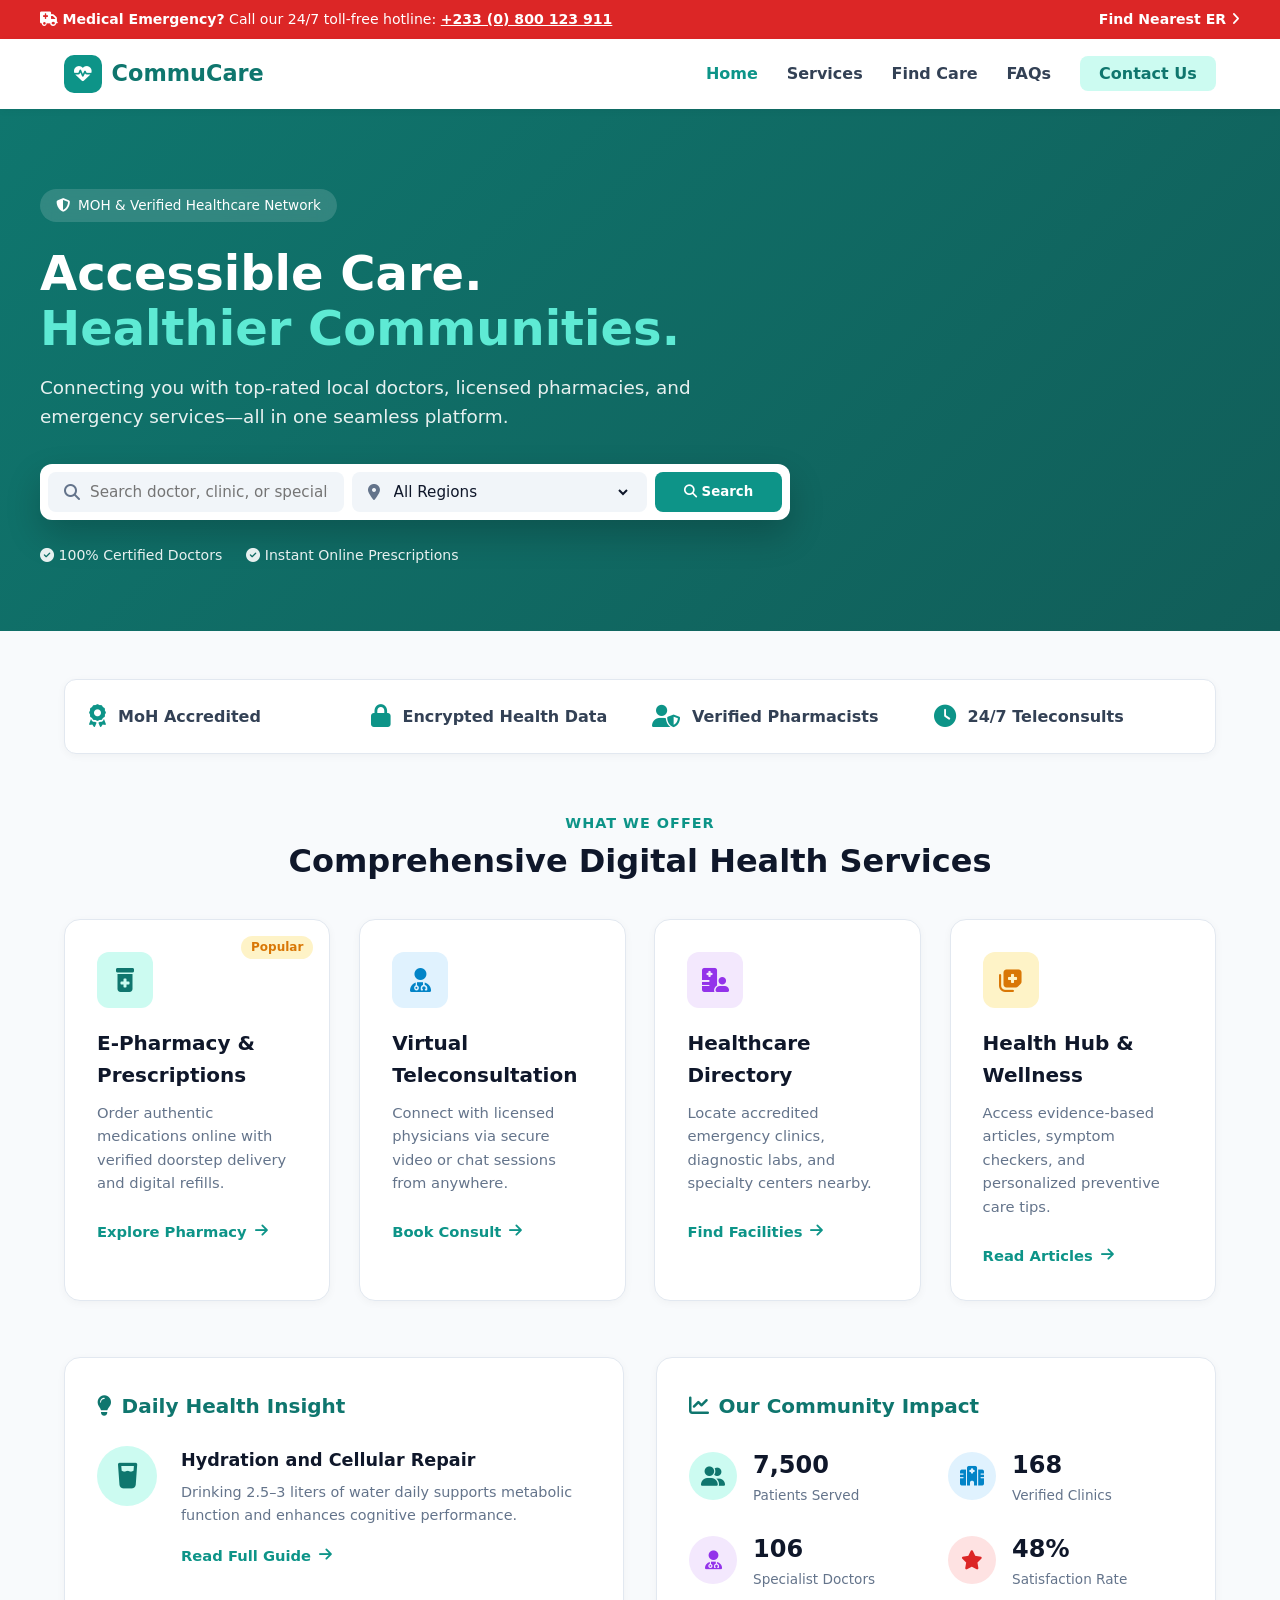
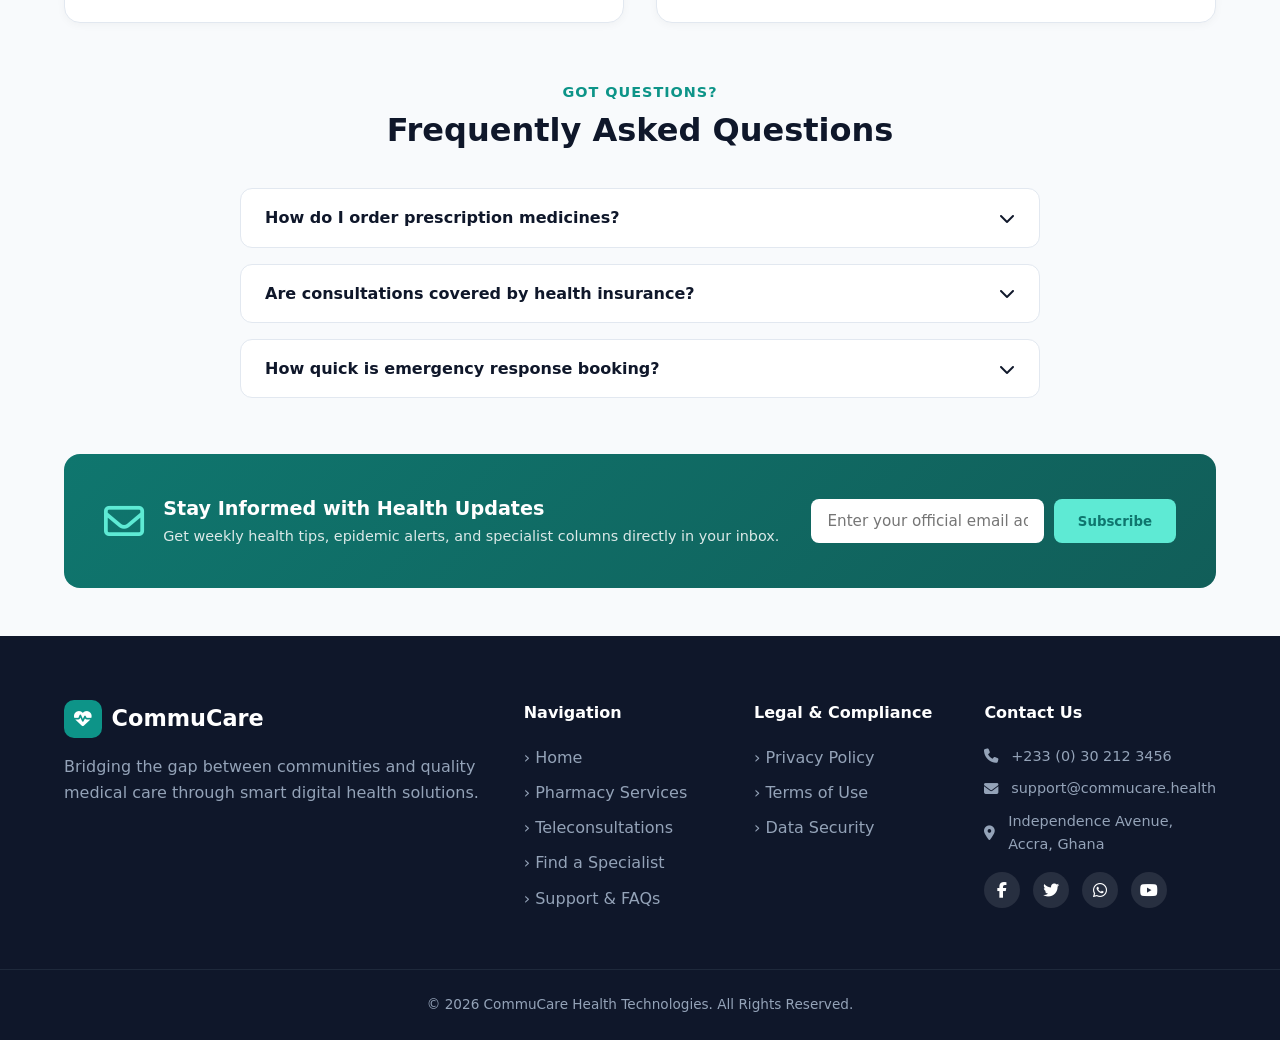
==== index.html @ 044aca64 "Initial commit" ====
<!DOCTYPE html>
<html lang="en">

<head>
  <meta charset="UTF-8">
  <meta name="viewport" content="width=device-width, initial-scale=1.0">
  <title>CommuCare | Modern Digital Health & Pharmacy Partner</title>
  <link rel="stylesheet" href="style.css">
  <link rel="stylesheet" href="https://cdnjs.cloudflare.com/ajax/libs/font-awesome/6.4.0/css/all.min.css">
</head>

<body>

  <!-- Emergency Top Bar -->
  <div class="emergency-bar">
    <div class="emergency-container">
      <span><i class="fa-solid fa-truck-medical"></i> <strong>Medical Emergency?</strong> Call our 24/7 toll-free hotline: <a href="tel:999"><strong>+233 (0) 800 123 911</strong></a></span>
      <a href="#directory" class="emergency-link">Find Nearest ER <i class="fa-solid fa-angle-right"></i></a>
    </div>
  </div>

  <!-- Navigation -->
  <header>
    <nav class="navbar">
      <a href="index.html" class="logo">
        <div class="logo-icon"><i class="fa-solid fa-heart-pulse"></i></div>
        <span>CommuCare</span>
      </a>
      <button class="menu-toggle" id="menuToggle" aria-label="Toggle menu">
        <i class="fa-solid fa-bars"></i>
      </button>
      <ul class="nav-menu" id="navMenu">
        <li><a href="index.html" class="nav-link active">Home</a></li>
        <li><a href="#services" class="nav-link">Services</a></li>
        <li><a href="#search" class="nav-link">Find Care</a></li>
        <li><a href="#faq" class="nav-link">FAQs</a></li>
        <li><a href="#contact" class="nav-link btn-nav">Contact Us</a></li>
      </ul>
    </nav>
  </header>

  <!-- Hero Section -->
  <section class="hero">
    <div class="hero-overlay"></div>
    <div class="hero-container">
      <div class="hero-content">
        <span class="tag"><i class="fa-solid fa-shield-halved"></i> MOH & Verified Healthcare Network</span>
        <h1>Accessible Care.<br><span>Healthier Communities.</span></h1>
        <p>Connecting you with top-rated local doctors, licensed pharmacies, and emergency services—all in one seamless platform.</p>
        
        <!-- Quick Search Bar Widget -->
        <div class="search-box" id="search">
          <div class="search-field">
            <i class="fa-solid fa-magnifying-glass"></i>
            <input type="text" id="searchInput" placeholder="Search doctor, clinic, or specialty...">
          </div>
          <div class="search-field select-field">
            <i class="fa-solid fa-location-dot"></i>
            <select id="locationSelect">
              <option value="">All Regions</option>
              <option value="accra">Accra Central</option>
              <option value="kumasi">Kumasi</option>
              <option value="takoradi">Takoradi</option>
              <option value="tamale">Tamale</option>
            </select>
          </div>
          <button class="btn btn-primary search-btn" onclick="handleSearch()"><i class="fa-solid fa-search"></i> Search</button>
        </div>

        <div class="hero-badges">
          <span><i class="fa-solid fa-circle-check"></i> 100% Certified Doctors</span>
          <span><i class="fa-solid fa-circle-check"></i> Instant Online Prescriptions</span>
        </div>
      </div>
    </div>
  </section>

  <!-- Main Content Container -->
  <main class="main-container">

    <!-- Trust Accreditation Badges -->
    <section class="trust-bar">
      <div class="trust-item"><i class="fa-solid fa-award"></i> <span>MoH Accredited</span></div>
      <div class="trust-item"><i class="fa-solid fa-lock"></i> <span>Encrypted Health Data</span></div>
      <div class="trust-item"><i class="fa-solid fa-user-shield"></i> <span>Verified Pharmacists</span></div>
      <div class="trust-item"><i class="fa-solid fa-clock"></i> <span>24/7 Teleconsults</span></div>
    </section>

    <!-- Services Section -->
    <section class="services-section" id="services">
      <div class="section-header">
        <span class="sub-title">What We Offer</span>
        <h2 class="section-title">Comprehensive Digital Health Services</h2>
      </div>
      <div class="services-grid">
        
        <div class="service-card">
          <div class="card-badge">Popular</div>
          <div class="service-icon icon-green"><i class="fa-solid fa-prescription-bottle-medical"></i></div>
          <div class="service-info">
            <h3>E-Pharmacy & Prescriptions</h3>
            <p>Order authentic medications online with verified doorstep delivery and digital refills.</p>
            <button class="link-btn" onclick="openModal('E-Pharmacy', 'Order genuine prescription and OTC medicines online. Upload your prescription for verification by licensed pharmacists with same-day express delivery.')">Explore Pharmacy <i class="fa-solid fa-arrow-right"></i></button>
          </div>
        </div>

        <div class="service-card">
          <div class="service-icon icon-blue"><i class="fa-solid fa-user-doctor"></i></div>
          <div class="service-info">
            <h3>Virtual Teleconsultation</h3>
            <p>Connect with licensed physicians via secure video or chat sessions from anywhere.</p>
            <button class="link-btn" onclick="openModal('Virtual Teleconsultation', 'Book 1-on-1 confidential appointments with specialist doctors. Get diagnostic advice and digital prescriptions instantly.')">Book Consult <i class="fa-solid fa-arrow-right"></i></button>
          </div>
        </div>

        <div class="service-card">
          <div class="service-icon icon-purple"><i class="fa-solid fa-hospital-user"></i></div>
          <div class="service-info">
            <h3>Healthcare Directory</h3>
            <p>Locate accredited emergency clinics, diagnostic labs, and specialty centers nearby.</p>
            <button class="link-btn" onclick="openModal('Healthcare Directory', 'Search thousands of verified hospitals and emergency clinics sorted by specialty, distance, user rating, and insurance coverage.')">Find Facilities <i class="fa-solid fa-arrow-right"></i></button>
          </div>
        </div>

        <div class="service-card">
          <div class="service-icon icon-orange"><i class="fa-solid fa-notes-medical"></i></div>
          <div class="service-info">
            <h3>Health Hub & Wellness</h3>
            <p>Access evidence-based articles, symptom checkers, and personalized preventive care tips.</p>
            <button class="link-btn link-orange" onclick="openModal('Health Hub', 'Read expert medical articles reviewed by board-certified doctors covering preventative care, mental health, and chronic illness management.')">Read Articles <i class="fa-solid fa-arrow-right"></i></button>
          </div>
        </div>

      </div>
    </section>

    <!-- Split Section: Health Tip & Stats -->
    <section class="info-grid-section">
      <!-- Health Tip Card -->
      <div class="content-card tip-card">
        <h3 class="card-header-title"><i class="fa-solid fa-lightbulb"></i> Daily Health Insight</h3>
        <div class="tip-content">
          <div class="tip-icon"><i class="fa-solid fa-glass-water"></i></div>
          <div class="tip-details">
            <h4>Hydration and Cellular Repair</h4>
            <p>Drinking 2.5–3 liters of water daily supports metabolic function and enhances cognitive performance.</p>
            <button class="link-btn" onclick="openModal('Hydration Tips', 'Adequate fluid intake helps transport nutrients throughout the body, aids digestion, regulates body temperature, and keeps joint cartilage lubricated.')">Read Full Guide <i class="fa-solid fa-arrow-right"></i></button>
          </div>
        </div>
      </div>

      <!-- Animated Quick Health Stats Card -->
      <div class="content-card stats-card" id="statsSection">
        <h3 class="card-header-title"><i class="fa-solid fa-chart-line"></i> Our Community Impact</h3>
        <div class="stats-grid">
          <div class="stat-item">
            <div class="stat-icon icon-green"><i class="fa-solid fa-user-group"></i></div>
            <div>
              <h3 class="counter" data-target="15000">0</h3>
              <p>Patients Served</p>
            </div>
          </div>
          <div class="stat-item">
            <div class="stat-icon icon-blue"><i class="fa-solid fa-hospital"></i></div>
            <div>
              <h3 class="counter" data-target="350">0</h3>
              <p>Verified Clinics</p>
            </div>
          </div>
          <div class="stat-item">
            <div class="stat-icon icon-purple"><i class="fa-solid fa-user-doctor"></i></div>
            <div>
              <h3 class="counter" data-target="220">0</h3>
              <p>Specialist Doctors</p>
            </div>
          </div>
          <div class="stat-item">
            <div class="stat-icon icon-red"><i class="fa-solid fa-star"></i></div>
            <div>
              <h3><span class="counter" data-target="98">0</span>%</h3>
              <p>Satisfaction Rate</p>
            </div>
          </div>
        </div>
      </div>
    </section>

    <!-- FAQ Accordion Section -->
    <section class="faq-section" id="faq">
      <div class="section-header">
        <span class="sub-title">Got Questions?</span>
        <h2 class="section-title">Frequently Asked Questions</h2>
      </div>
      <div class="faq-accordion">
        <div class="faq-item">
          <button class="faq-question">
            <span>How do I order prescription medicines?</span>
            <i class="fa-solid fa-chevron-down"></i>
          </button>
          <div class="faq-answer">
            <p>Simply upload a clear photo or PDF of your valid doctor's prescription. Our licensed pharmacist will review it within 15 minutes, confirm availability, and send a payment link for home delivery.</p>
          </div>
        </div>
        <div class="faq-item">
          <button class="faq-question">
            <span>Are consultations covered by health insurance?</span>
            <i class="fa-solid fa-chevron-down"></i>
          </button>
          <div class="faq-answer">
            <p>Yes! CommuCare partners with major national and private health insurance providers. You can enter your policy details during checkout to claim coverage.</p>
          </div>
        </div>
        <div class="faq-item">
          <button class="faq-question">
            <span>How quick is emergency response booking?</span>
            <i class="fa-solid fa-chevron-down"></i>
          </button>
          <div class="faq-answer">
            <p>Our emergency hotline connects instantly with nearby ambulance services and triage centers without requiring advance app booking.</p>
          </div>
        </div>
      </div>
    </section>

    <!-- Newsletter Bar -->
    <section class="newsletter-bar">
      <div class="newsletter-info">
        <i class="fa-regular fa-envelope"></i>
        <div>
          <h4>Stay Informed with Health Updates</h4>
          <p>Get weekly health tips, epidemic alerts, and specialist columns directly in your inbox.</p>
        </div>
      </div>
      <form class="newsletter-form" id="newsletterForm">
        <input type="email" id="emailInput" placeholder="Enter your official email address" required>
        <button type="submit">Subscribe</button>
      </form>
    </section>

  </main>

  <!-- Interactive Modal -->
  <div class="modal-overlay" id="infoModal">
    <div class="modal-content">
      <button class="modal-close" onclick="closeModal()">&times;</button>
      <h3 id="modalTitle">Service Detail</h3>
      <p id="modalBody">Description text goes here.</p>
      <button class="btn btn-primary modal-action-btn" onclick="closeModal()">Got it</button>
    </div>
  </div>

  <!-- Footer -->
  <footer class="footer" id="contact">
    <div class="footer-container">
      <div class="footer-col brand-col">
        <div class="logo footer-logo">
          <div class="logo-icon"><i class="fa-solid fa-heart-pulse"></i></div>
          <span>CommuCare</span>
        </div>
        <p>Bridging the gap between communities and quality medical care through smart digital health solutions.</p>
      </div>

      <div class="footer-col">
        <h4>Navigation</h4>
        <ul>
          <li><a href="index.html">&rsaquo; Home</a></li>
          <li><a href="#services">&rsaquo; Pharmacy Services</a></li>
          <li><a href="#services">&rsaquo; Teleconsultations</a></li>
          <li><a href="#search">&rsaquo; Find a Specialist</a></li>
          <li><a href="#faq">&rsaquo; Support & FAQs</a></li>
        </ul>
      </div>

      <div class="footer-col">
        <h4>Legal & Compliance</h4>
        <ul>
          <li><a href="#" onclick="openModal('Privacy Policy', 'We comply strictly with Data Protection directives to keep your medical data secure.')">&rsaquo; Privacy Policy</a></li>
          <li><a href="#" onclick="openModal('Terms of Service', 'By accessing CommuCare, you agree to our telemedicine service protocols.')">&rsaquo; Terms of Use</a></li>
          <li><a href="#" onclick="openModal('HIPAA Compliance', 'All patient interactions and health records use 256-bit AES encryption.')">&rsaquo; Data Security</a></li>
        </ul>
      </div>

      <div class="footer-col">
        <h4>Contact Us</h4>
        <ul class="contact-info">
          <li><i class="fa-solid fa-phone"></i> +233 (0) 30 212 3456</li>
          <li><i class="fa-solid fa-envelope"></i> support@commucare.health</li>
          <li><i class="fa-solid fa-location-dot"></i> Independence Avenue, Accra, Ghana</li>
        </ul>
        <div class="social-links">
          <a href="#" class="social-btn facebook" aria-label="Facebook"><i class="fa-brands fa-facebook-f"></i></a>
          <a href="#" class="social-btn twitter" aria-label="Twitter"><i class="fa-brands fa-twitter"></i></a>
          <a href="#" class="social-btn whatsapp" aria-label="WhatsApp"><i class="fa-brands fa-whatsapp"></i></a>
          <a href="#" class="social-btn youtube" aria-label="YouTube"><i class="fa-brands fa-youtube"></i></a>
        </div>
      </div>
    </div>

    <div class="footer-bottom">
      <p>&copy; 2026 CommuCare Health Technologies. All Rights Reserved.</p>
    </div>
  </footer>

  <script>
    // Helper function
    const $ = (selector) => document.querySelector(selector);
    const $$ = (selector) => document.querySelectorAll(selector);

    // Mobile Menu Toggle
    const menuToggle = $('#menuToggle');
    const navMenu = $('#navMenu');

    menuToggle.addEventListener('click', () => {
      navMenu.classList.toggle('active');
      const icon = menuToggle.querySelector('i');
      icon.classList.toggle('fa-bars');
      icon.classList.toggle('fa-xmark');
    });

    // Close mobile nav when clicking link
    $$('.nav-link').forEach(link => {
      link.addEventListener('click', () => {
        navMenu.classList.remove('active');
        const icon = menuToggle.querySelector('i');
        icon.classList.add('fa-bars');
        icon.classList.remove('fa-xmark');
      });
    });

    // Modal Operations
    function openModal(title, text) {
      $('#modalTitle').innerText = title;
      $('#modalBody').innerText = text;
      $('#infoModal').classList.add('active');
    }

    function closeModal() {
      $('#infoModal').classList.remove('active');
    }

    $('#infoModal').addEventListener('click', (e) => {
      if (e.target === $('#infoModal')) closeModal();
    });

    // Handle Search Action
    function handleSearch() {
      const query = $('#searchInput').value.trim();
      const location = $('#locationSelect').value;
      if (query || location) {
        openModal('Search Results', `Searching for "${query || 'All Services'}" in ${location ? location.toUpperCase() : 'All Locations'}... We found 12 available healthcare providers.`);
      } else {
        openModal('Notice', 'Please enter a keyword or select a region to search.');
      }
    }

    // FAQ Accordion Interaction
    $$('.faq-question').forEach(button => {
      button.addEventListener('click', () => {
        const faqItem = button.parentElement;
        const isOpen = faqItem.classList.contains('open');
        
        $$('.faq-item').forEach(item => item.classList.remove('open'));
        
        if (!isOpen) {
          faqItem.classList.add('open');
        }
      });
    });

    // Animated Counter Stats on Scroll
    let animated = false;
    function animateCounters() {
      const statsSection = $('#statsSection');
      if (!statsSection) return;
      const rect = statsSection.getBoundingClientRect();
      
      if (rect.top <= window.innerHeight && !animated) {
        animated = true;
        $$('.counter').forEach(counter => {
          const target = +counter.getAttribute('data-target');
          let count = 0;
          const speed = target / 50;
          
          const updateCount = () => {
            count += speed;
            if (count < target) {
              counter.innerText = Math.ceil(count).toLocaleString();
              setTimeout(updateCount, 25);
            } else {
              counter.innerText = target.toLocaleString();
            }
          };
          updateCount();
        });
      }
    }

    window.addEventListener('scroll', animateCounters);
    window.addEventListener('load', animateCounters);

    // Newsletter Submission
    $('#newsletterForm').addEventListener('submit', (e) => {
      e.preventDefault();
      const email = $('#emailInput').value;
      if (email) {
        openModal('Subscription Confirmed', `Thank you! Medical updates will be sent to ${email}.`);
        $('#emailInput').value = '';
      }
    });
  </script>
</body>

</html>
---- style.css ----
:root {
  --primary: #0d9488;
  --primary-dark: #0f766e;
  --primary-light: #ccfbf1;
  --accent: #22c55e;
  --dark-heading: #0f172a;
  --text-muted: #64748b;
  --bg-light: #f8fafc;
  --card-bg: #ffffff;
  --border-color: #e2e8f0;
  --shadow-sm: 0 2px 8px rgba(0, 0, 0, 0.04);
  --shadow-md: 0 10px 25px -5px rgba(0, 0, 0, 0.08);
  --shadow-hover: 0 20px 30px -10px rgba(13, 148, 136, 0.15);
  --radius-sm: 8px;
  --radius-md: 12px;
  --radius-lg: 16px;
  --transition: all 0.3s cubic-bezier(0.4, 0, 0.2, 1);
}

* {
  box-sizing: border-box;
  margin: 0;
  padding: 0;
  font-family: system-ui, -apple-system, BlinkMacSystemFont, 'Segoe UI', Roboto, sans-serif;
}

html {
  scroll-behavior: smooth;
}

body {
  background-color: var(--bg-light);
  color: var(--dark-heading);
  line-height: 1.6;
}

/* Emergency Bar */
.emergency-bar {
  background: #dc2626;
  color: white;
  padding: 0.5rem 1rem;
  font-size: 0.88rem;
}

.emergency-container {
  max-width: 1200px;
  margin: 0 auto;
  display: flex;
  justify-content: space-between;
  align-items: center;
  flex-wrap: wrap;
  gap: 0.5rem;
}

.emergency-container a {
  color: white;
  text-decoration: underline;
}

.emergency-link {
  font-weight: 700;
  text-decoration: none !important;
}

/* Navigation */
header {
  background-color: #ffffff;
  box-shadow: var(--shadow-sm);
  position: sticky;
  top: 0;
  z-index: 1000;
}

.navbar {
  max-width: 1200px;
  margin: 0 auto;
  display: flex;
  justify-content: space-between;
  align-items: center;
  padding: 1rem 1.5rem;
}

.logo {
  font-size: 1.4rem;
  font-weight: 800;
  color: var(--primary-dark);
  display: flex;
  align-items: center;
  gap: 0.6rem;
  text-decoration: none;
}

.logo-icon {
  width: 38px;
  height: 38px;
  background: var(--primary);
  color: white;
  border-radius: 10px;
  display: flex;
  align-items: center;
  justify-content: center;
  font-size: 1.1rem;
}

.nav-menu {
  display: flex;
  gap: 1.8rem;
  align-items: center;
  list-style: none;
}

.nav-link {
  font-weight: 600;
  color: #334155;
  text-decoration: none;
  transition: var(--transition);
}

.nav-link:hover, .nav-link.active {
  color: var(--primary);
}

.btn-nav {
  background: var(--primary-light);
  color: var(--primary-dark);
  padding: 0.5rem 1.2rem;
  border-radius: var(--radius-sm);
}

.btn-nav:hover {
  background: var(--primary);
  color: white;
}

.menu-toggle {
  display: none;
  background: none;
  border: none;
  font-size: 1.5rem;
  color: var(--primary-dark);
  cursor: pointer;
}

/* Hero Section */
.hero {
  position: relative;
  background: linear-gradient(135deg, #0f766e 0%, #115e59 100%);
  color: white;
  padding: 5rem 1.5rem 4rem 1.5rem;
  overflow: hidden;
}

.hero-container {
  max-width: 1200px;
  margin: 0 auto;
  position: relative;
  z-index: 2;
}

.hero-content {
  max-width: 750px;
}

.tag {
  background: rgba(255, 255, 255, 0.15);
  backdrop-filter: blur(8px);
  padding: 6px 16px;
  border-radius: 20px;
  font-size: 0.85rem;
  display: inline-flex;
  align-items: center;
  gap: 8px;
  margin-bottom: 1.5rem;
}

.hero h1 {
  font-size: 3rem;
  line-height: 1.15;
  font-weight: 800;
  margin-bottom: 1rem;
}

.hero h1 span {
  color: #5eead4;
}

.hero p {
  font-size: 1.15rem;
  opacity: 0.9;
  margin-bottom: 2rem;
}

/* Search Widget */
.search-box {
  background: white;
  padding: 8px;
  border-radius: var(--radius-md);
  display: flex;
  gap: 8px;
  box-shadow: 0 15px 35px rgba(0,0,0,0.2);
  margin-bottom: 1.5rem;
}

.search-field {
  flex: 1;
  display: flex;
  align-items: center;
  gap: 10px;
  padding: 0.6rem 1rem;
  background: #f1f5f9;
  border-radius: var(--radius-sm);
  color: var(--text-muted);
}

.search-field input, .search-field select {
  border: none;
  background: transparent;
  width: 100%;
  outline: none;
  font-size: 0.95rem;
  color: var(--dark-heading);
}

.search-btn {
  background: var(--primary);
  color: white;
  border: none;
  padding: 0.8rem 1.8rem;
  border-radius: var(--radius-sm);
  font-weight: 700;
  cursor: pointer;
  transition: var(--transition);
}

.search-btn:hover {
  background: var(--primary-dark);
}

.hero-badges {
  display: flex;
  gap: 1.5rem;
  font-size: 0.88rem;
  opacity: 0.9;
}

/* Main Container */
.main-container {
  max-width: 1200px;
  margin: 0 auto;
  padding: 3rem 1.5rem;
  display: flex;
  flex-direction: column;
  gap: 3.5rem;
}

/* Trust Bar */
.trust-bar {
  display: grid;
  grid-template-columns: repeat(auto-fit, minmax(200px, 1fr));
  gap: 1.5rem;
  background: white;
  padding: 1.5rem;
  border-radius: var(--radius-md);
  box-shadow: var(--shadow-sm);
  border: 1px solid var(--border-color);
}

.trust-item {
  display: flex;
  align-items: center;
  gap: 12px;
  font-weight: 600;
  color: #334155;
}

.trust-item i {
  font-size: 1.4rem;
  color: var(--primary);
}

/* Section Titles */
.section-header {
  text-align: center;
  margin-bottom: 2rem;
}

.sub-title {
  color: var(--primary);
  font-size: 0.9rem;
  font-weight: 700;
  text-transform: uppercase;
  letter-spacing: 1px;
}

.section-title {
  font-size: 2rem;
  color: var(--dark-heading);
}

/* Services Grid */
.services-grid {
  display: grid;
  grid-template-columns: repeat(auto-fit, minmax(260px, 1fr));
  gap: 1.8rem;
}

.service-card {
  position: relative;
  background: var(--card-bg);
  padding: 2rem;
  border-radius: var(--radius-lg);
  border: 1px solid var(--border-color);
  box-shadow: var(--shadow-sm);
  transition: var(--transition);
  display: flex;
  flex-direction: column;
}

.service-card:hover {
  transform: translateY(-6px);
  box-shadow: var(--shadow-hover);
  border-color: var(--primary-light);
}

.card-badge {
  position: absolute;
  top: 1rem;
  right: 1rem;
  background: #fef3c7;
  color: #d97706;
  font-size: 0.75rem;
  font-weight: 700;
  padding: 2px 10px;
  border-radius: 12px;
}

.service-icon {
  width: 56px;
  height: 56px;
  border-radius: var(--radius-md);
  display: flex;
  align-items: center;
  justify-content: center;
  font-size: 1.5rem;
  margin-bottom: 1.2rem;
}

.icon-green { background-color: #ccfbf1; color: var(--primary-dark); }
.icon-blue { background-color: #e0f2fe; color: #0284c7; }
.icon-purple { background-color: #f3e8fd; color: #9333ea; }
.icon-orange { background-color: #fef3c7; color: #d97706; }
.icon-red { background-color: #fee2e2; color: #dc2626; }

.service-info h3 {
  font-size: 1.25rem;
  margin-bottom: 0.6rem;
}

.service-info p {
  font-size: 0.92rem;
  color: var(--text-muted);
  margin-bottom: 1.5rem;
}

.link-btn {
  background: none;
  border: none;
  font-size: 0.92rem;
  font-weight: 700;
  color: var(--primary);
  cursor: pointer;
  display: inline-flex;
  align-items: center;
  gap: 0.5rem;
  transition: var(--transition);
  margin-top: auto;
}

.link-btn:hover {
  gap: 0.8rem;
  color: var(--primary-dark);
}

/* Info Grid Section */
.info-grid-section {
  display: grid;
  grid-template-columns: 1fr 1fr;
  gap: 2rem;
}

.content-card {
  background: var(--card-bg);
  border: 1px solid var(--border-color);
  border-radius: var(--radius-lg);
  padding: 2rem;
  box-shadow: var(--shadow-sm);
}

.card-header-title {
  font-size: 1.25rem;
  color: var(--primary-dark);
  margin-bottom: 1.5rem;
  display: flex;
  align-items: center;
  gap: 0.6rem;
}

.tip-content {
  display: flex;
  gap: 1.5rem;
  align-items: flex-start;
}

.tip-icon {
  width: 60px;
  height: 60px;
  background: var(--primary-light);
  color: var(--primary-dark);
  border-radius: 50%;
  display: flex;
  align-items: center;
  justify-content: center;
  font-size: 1.6rem;
  flex-shrink: 0;
}

.tip-details h4 {
  font-size: 1.1rem;
  margin-bottom: 0.4rem;
}

.tip-details p {
  font-size: 0.9rem;
  color: var(--text-muted);
  margin-bottom: 1rem;
}

/* Stats Card */
.stats-grid {
  display: grid;
  grid-template-columns: repeat(2, 1fr);
  gap: 1.5rem;
}

.stat-item {
  display: flex;
  align-items: center;
  gap: 1rem;
}

.stat-icon {
  width: 48px;
  height: 48px;
  border-radius: 50%;
  display: flex;
  align-items: center;
  justify-content: center;
  font-size: 1.2rem;
  flex-shrink: 0;
}

.stat-item h3 {
  font-size: 1.5rem;
  font-weight: 800;
}

.stat-item p {
  font-size: 0.85rem;
  color: var(--text-muted);
}

/* FAQ Accordion */
.faq-accordion {
  max-width: 800px;
  margin: 0 auto;
  display: flex;
  flex-direction: column;
  gap: 1rem;
}

.faq-item {
  background: white;
  border: 1px solid var(--border-color);
  border-radius: var(--radius-md);
  overflow: hidden;
}

.faq-question {
  width: 100%;
  padding: 1.2rem 1.5rem;
  text-align: left;
  background: none;
  border: none;
  font-size: 1rem;
  font-weight: 700;
  color: var(--dark-heading);
  display: flex;
  justify-content: space-between;
  align-items: center;
  cursor: pointer;
}

.faq-answer {
  max-height: 0;
  overflow: hidden;
  transition: max-height 0.3s ease;
  padding: 0 1.5rem;
  color: var(--text-muted);
  font-size: 0.95rem;
}

.faq-item.open .faq-answer {
  max-height: 200px;
  padding-bottom: 1.2rem;
}

.faq-item.open .faq-question i {
  transform: rotate(180deg);
}

/* Newsletter Bar */
.newsletter-bar {
  background: linear-gradient(135deg, #0f766e, #115e59);
  color: white;
  border-radius: var(--radius-lg);
  padding: 2.5rem;
  display: flex;
  justify-content: space-between;
  align-items: center;
  gap: 2rem;
}

.newsletter-info {
  display: flex;
  align-items: center;
  gap: 1.2rem;
}

.newsletter-info i {
  font-size: 2.5rem;
  color: #5eead4;
}

.newsletter-info h4 {
  font-size: 1.2rem;
}

.newsletter-info p {
  font-size: 0.9rem;
  opacity: 0.85;
}

.newsletter-form {
  display: flex;
  gap: 0.6rem;
  flex: 1;
  max-width: 450px;
}

.newsletter-form input {
  flex: 1;
  padding: 0.8rem 1rem;
  border: none;
  border-radius: var(--radius-sm);
  outline: none;
  font-size: 0.95rem;
}

.newsletter-form button {
  background: #5eead4;
  color: #0f766e;
  border: none;
  padding: 0.8rem 1.5rem;
  border-radius: var(--radius-sm);
  font-weight: 700;
  cursor: pointer;
}

/* Modal */
.modal-overlay {
  position: fixed;
  inset: 0;
  background: rgba(15, 23, 42, 0.6);
  backdrop-filter: blur(4px);
  display: flex;
  justify-content: center;
  align-items: center;
  opacity: 0;
  pointer-events: none;
  transition: var(--transition);
  z-index: 2000;
}

.modal-overlay.active {
  opacity: 1;
  pointer-events: auto;
}

.modal-content {
  background: white;
  padding: 2.5rem;
  border-radius: var(--radius-lg);
  max-width: 480px;
  width: 90%;
  position: relative;
}

.modal-close {
  position: absolute;
  top: 1rem;
  right: 1.2rem;
  background: none;
  border: none;
  font-size: 1.6rem;
  cursor: pointer;
  color: var(--text-muted);
}

.modal-content h3 {
  color: var(--primary-dark);
  margin-bottom: 0.8rem;
}

.modal-content p {
  color: var(--text-muted);
  font-size: 0.95rem;
  margin-bottom: 1.5rem;
}

.modal-action-btn {
  background: var(--primary);
  color: white;
  border: none;
  padding: 0.8rem;
  width: 100%;
  border-radius: var(--radius-sm);
  font-weight: 700;
  cursor: pointer;
}

/* Footer */
.footer {
  background: #0f172a;
  color: #94a3b8;
  padding-top: 4rem;
}

.footer-container {
  max-width: 1200px;
  margin: 0 auto;
  padding: 0 1.5rem 3rem 1.5rem;
  display: grid;
  grid-template-columns: 2fr repeat(3, 1fr);
  gap: 1px;
}

.footer-logo {
  color: white;
  margin-bottom: 1rem;
}

.footer-col h4 {
  color: white;
  font-size: 1rem;
  margin-bottom: 1.2rem;
}

.footer-col ul {
  list-style: none;
}

.footer-col ul li {
  margin-bottom: 0.6rem;
}

.footer-col ul li a {
  color: #94a3b8;
  text-decoration: none;
  transition: var(--transition);
}

.footer-col ul li a:hover {
  color: white;
}

.contact-info li {
  display: flex;
  align-items: center;
  gap: 0.8rem;
  font-size: 0.9rem;
}

.social-links {
  display: flex;
  gap: 0.8rem;
  margin-top: 1rem;
}

.social-btn {
  width: 36px;
  height: 36px;
  border-radius: 50%;
  background: rgba(255, 255, 255, 0.1);
  display: flex;
  align-items: center;
  justify-content: center;
  color: white;
  text-decoration: none;
  transition: var(--transition);
}

.social-btn:hover {
  background: var(--primary);
}

.footer-bottom {
  border-top: 1px solid #1e293b;
  text-align: center;
  padding: 1.5rem;
  font-size: 0.85rem;
}

/* Responsive */
@media (max-width: 992px) {
  .info-grid-section { grid-template-columns: 1fr; }
  .footer-container { grid-template-columns: 1fr 1fr; }
  .newsletter-bar { flex-direction: column; text-align: center; }
  .newsletter-info { flex-direction: column; }
  .newsletter-form { width: 100%; }
}

@media (max-width: 768px) {
  .menu-toggle { display: block; }
  .nav-menu {
    position: absolute;
    top: 100%;
    left: 0;
    right: 0;
    background: white;
    flex-direction: column;
    padding: 1.5rem;
    box-shadow: var(--shadow-md);
    display: none;
  }
  .nav-menu.active { display: flex; }
  .search-box { flex-direction: column; }
  .footer-container { grid-template-columns: 1fr; }
}
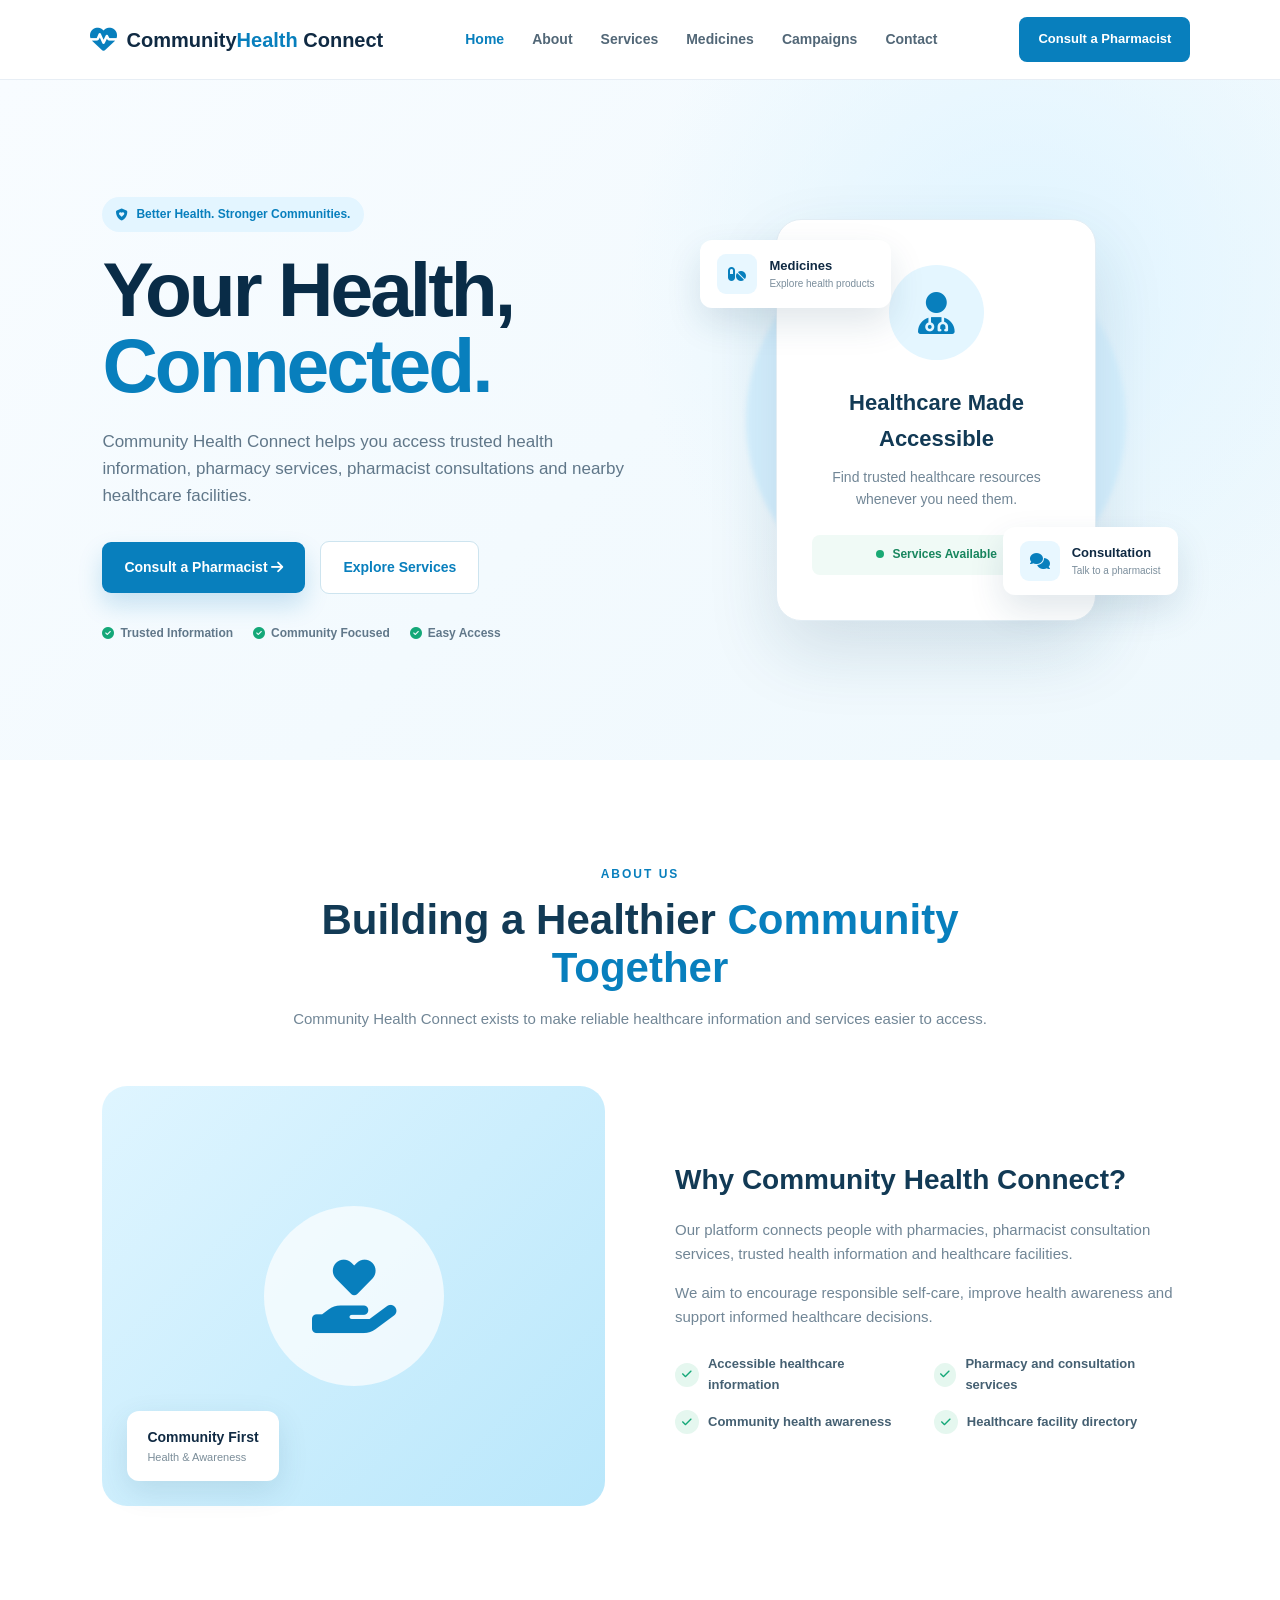
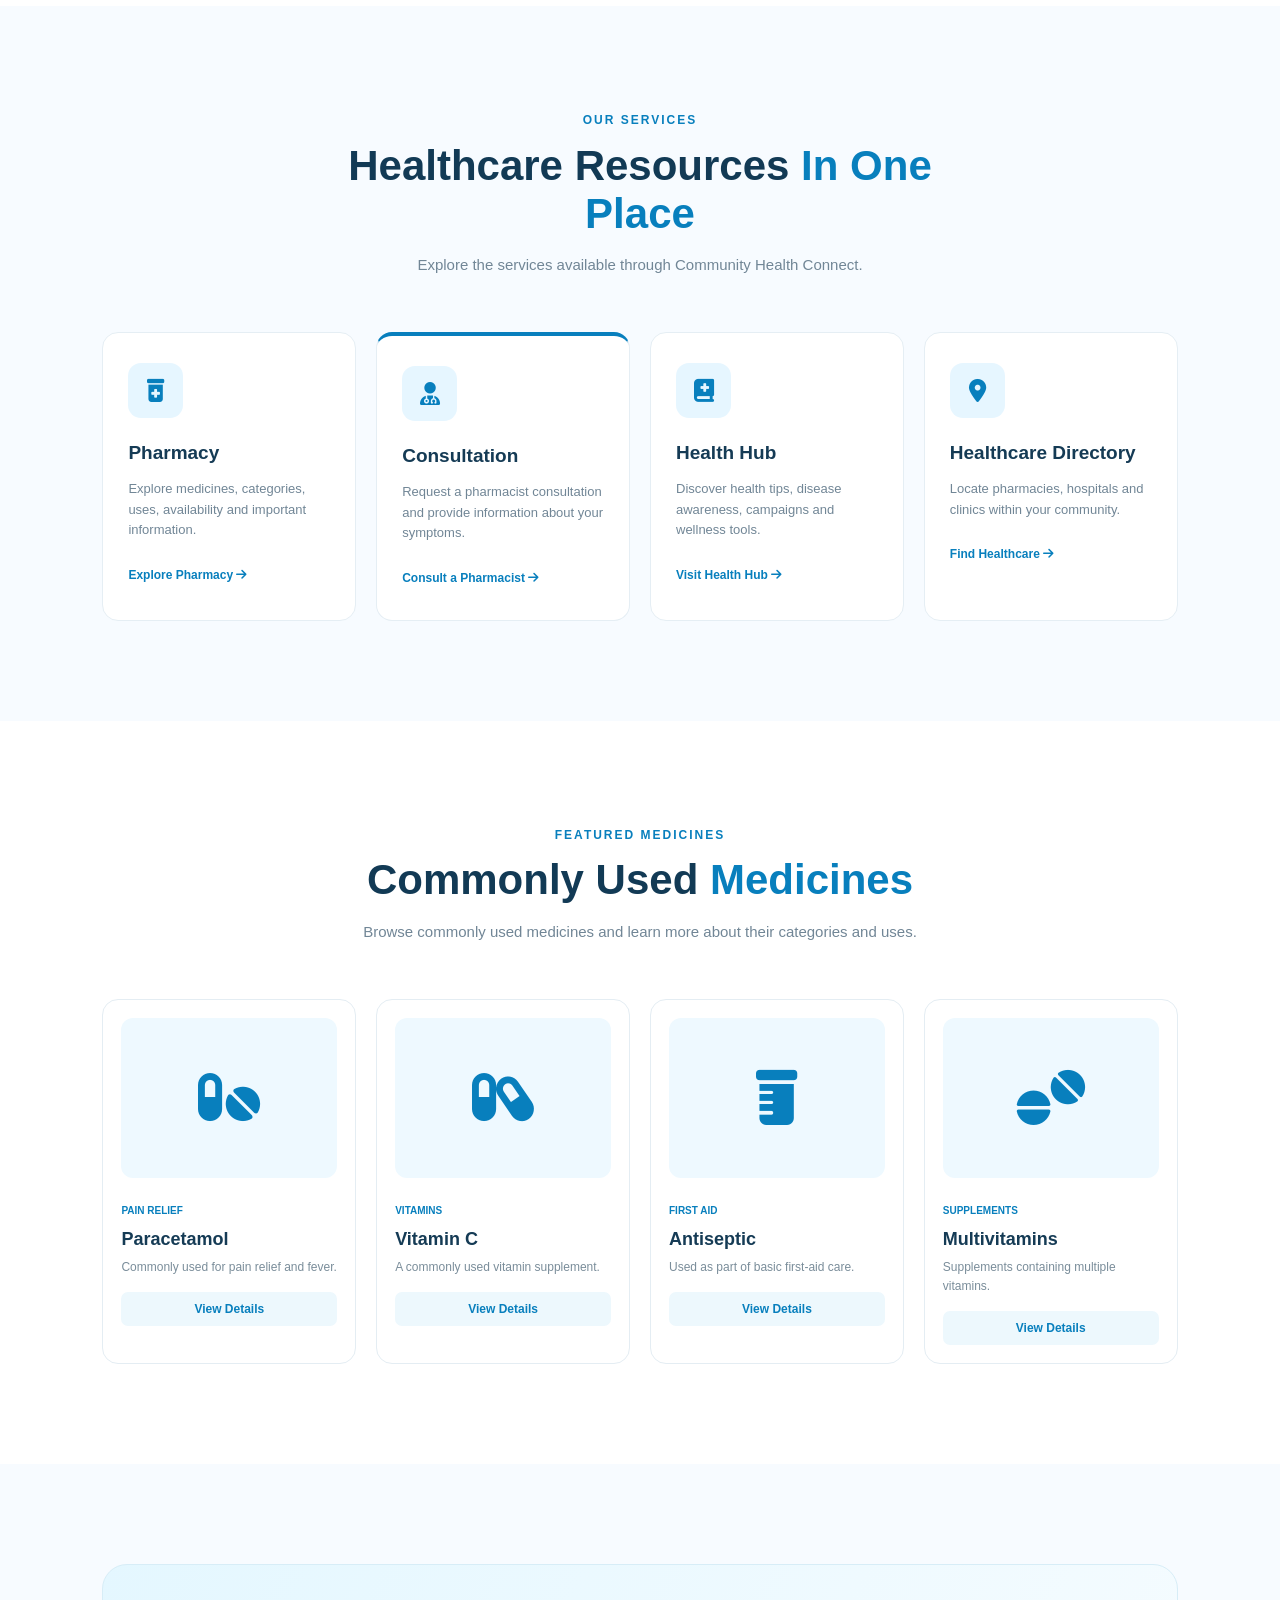
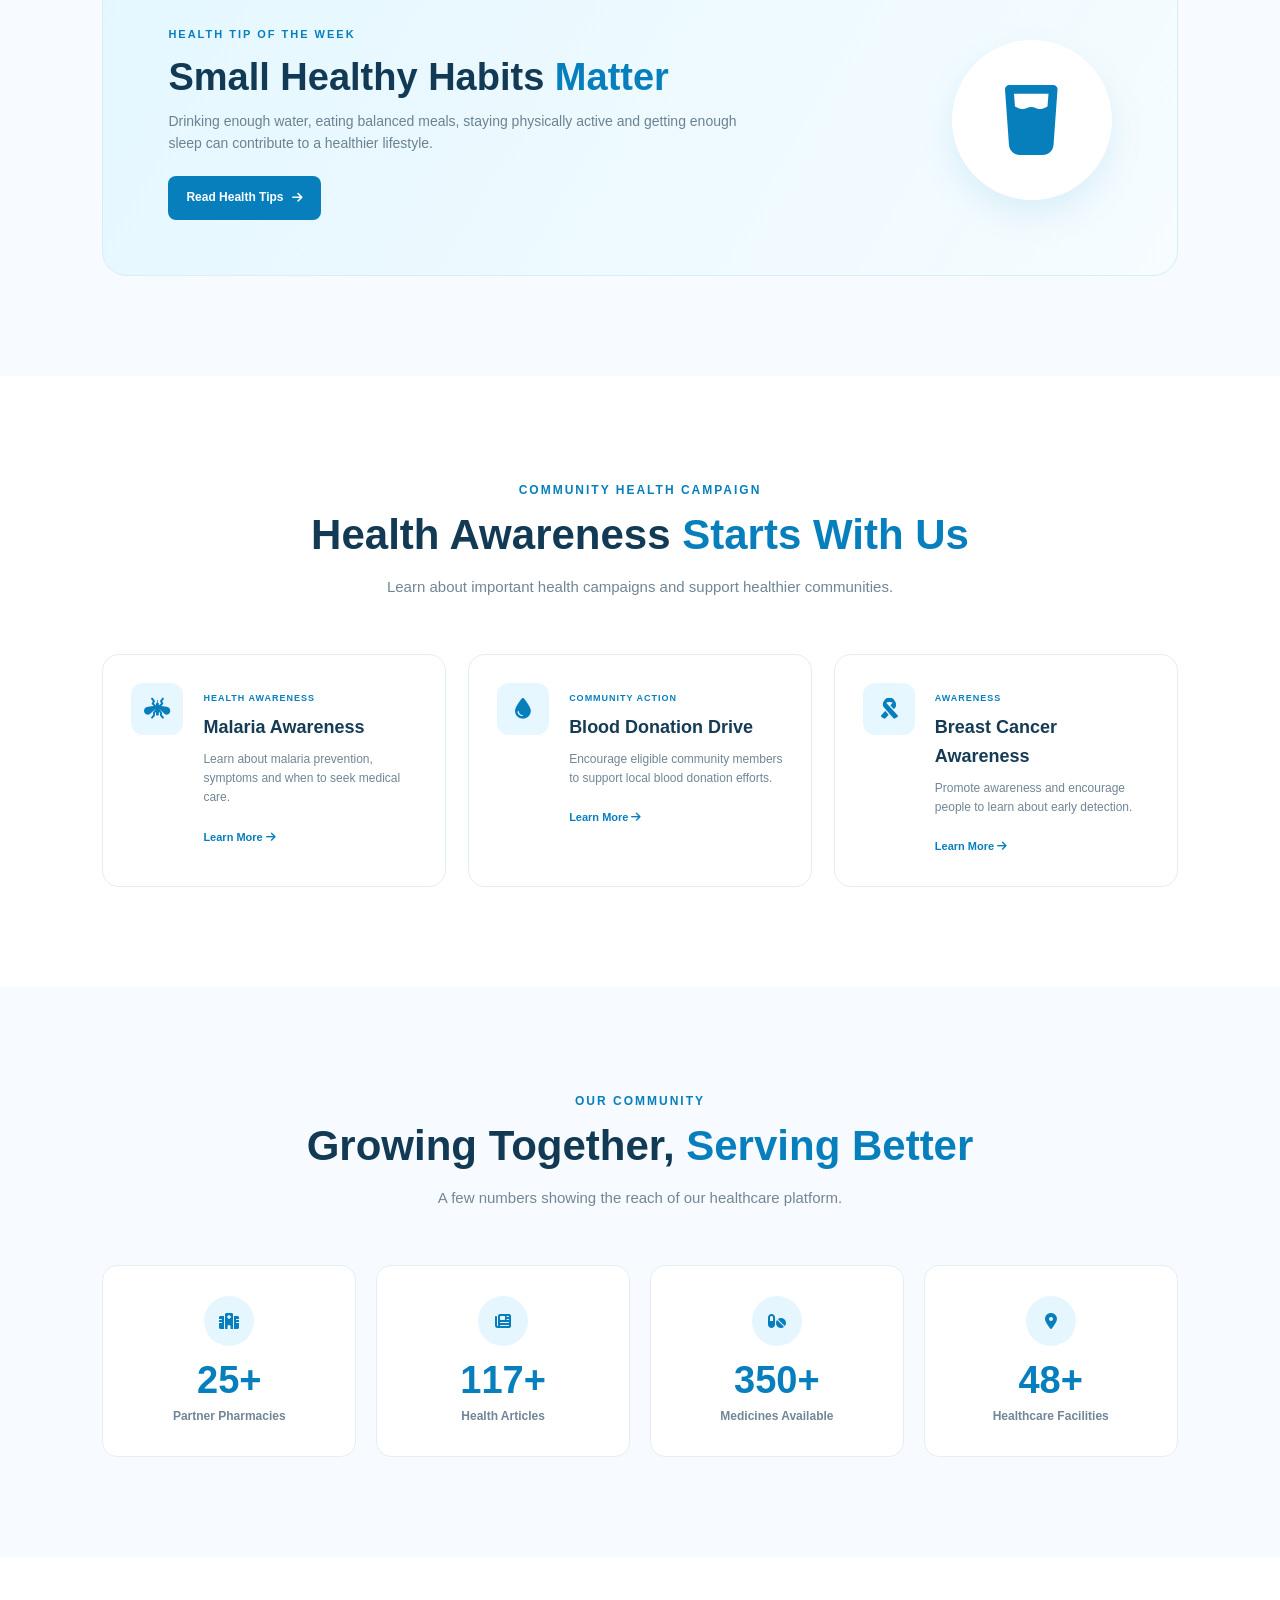
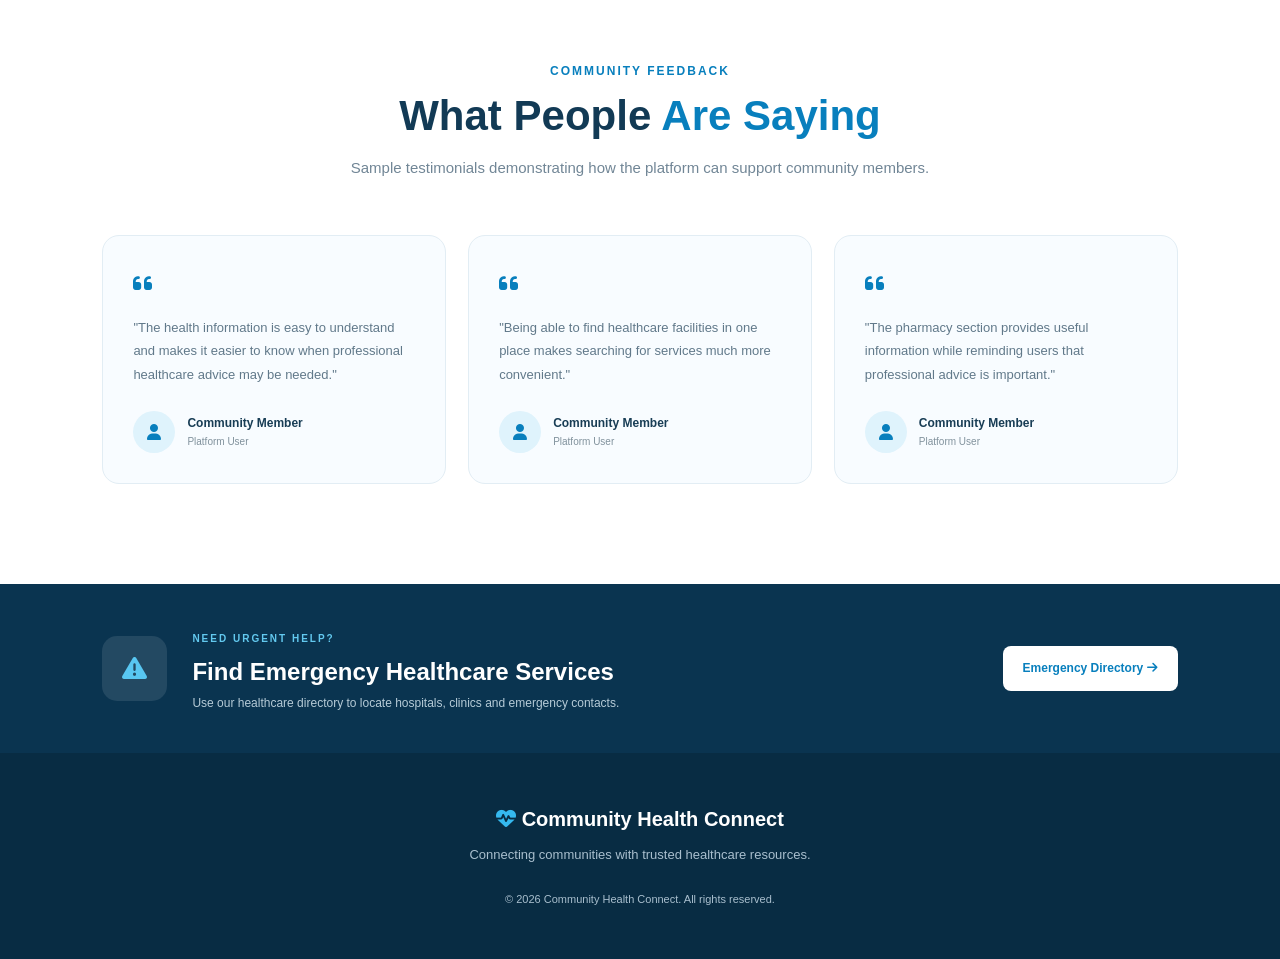
==== commit 1e4e3a6c: "second commit" ====
--- a/index.html
+++ b/index.html
@@ -2,412 +2,845 @@
 <html lang="en">
 
 <head>
-  <meta charset="UTF-8">
-  <meta name="viewport" content="width=device-width, initial-scale=1.0">
-  <title>CommuCare | Modern Digital Health & Pharmacy Partner</title>
-  <link rel="stylesheet" href="style.css">
-  <link rel="stylesheet" href="https://cdnjs.cloudflare.com/ajax/libs/font-awesome/6.4.0/css/all.min.css">
+    <meta charset="UTF-8">
+    <meta name="viewport" content="width=device-width, initial-scale=1.0">
+
+    <title>Community Health Connect</title>
+
+    <link rel="stylesheet" href="style.css">
+
+    <link rel="stylesheet" href="https://cdnjs.cloudflare.com/ajax/libs/font-awesome/6.5.2/css/all.min.css">
 </head>
 
 <body>
 
-  <!-- Emergency Top Bar -->
-  <div class="emergency-bar">
-    <div class="emergency-container">
-      <span><i class="fa-solid fa-truck-medical"></i> <strong>Medical Emergency?</strong> Call our 24/7 toll-free hotline: <a href="tel:999"><strong>+233 (0) 800 123 911</strong></a></span>
-      <a href="#directory" class="emergency-link">Find Nearest ER <i class="fa-solid fa-angle-right"></i></a>
-    </div>
-  </div>
-
-  <!-- Navigation -->
-  <header>
-    <nav class="navbar">
-      <a href="index.html" class="logo">
-        <div class="logo-icon"><i class="fa-solid fa-heart-pulse"></i></div>
-        <span>CommuCare</span>
-      </a>
-      <button class="menu-toggle" id="menuToggle" aria-label="Toggle menu">
-        <i class="fa-solid fa-bars"></i>
-      </button>
-      <ul class="nav-menu" id="navMenu">
-        <li><a href="index.html" class="nav-link active">Home</a></li>
-        <li><a href="#services" class="nav-link">Services</a></li>
-        <li><a href="#search" class="nav-link">Find Care</a></li>
-        <li><a href="#faq" class="nav-link">FAQs</a></li>
-        <li><a href="#contact" class="nav-link btn-nav">Contact Us</a></li>
-      </ul>
-    </nav>
-  </header>
-
-  <!-- Hero Section -->
-  <section class="hero">
-    <div class="hero-overlay"></div>
-    <div class="hero-container">
-      <div class="hero-content">
-        <span class="tag"><i class="fa-solid fa-shield-halved"></i> MOH & Verified Healthcare Network</span>
-        <h1>Accessible Care.<br><span>Healthier Communities.</span></h1>
-        <p>Connecting you with top-rated local doctors, licensed pharmacies, and emergency services—all in one seamless platform.</p>
-        
-        <!-- Quick Search Bar Widget -->
-        <div class="search-box" id="search">
-          <div class="search-field">
-            <i class="fa-solid fa-magnifying-glass"></i>
-            <input type="text" id="searchInput" placeholder="Search doctor, clinic, or specialty...">
-          </div>
-          <div class="search-field select-field">
-            <i class="fa-solid fa-location-dot"></i>
-            <select id="locationSelect">
-              <option value="">All Regions</option>
-              <option value="accra">Accra Central</option>
-              <option value="kumasi">Kumasi</option>
-              <option value="takoradi">Takoradi</option>
-              <option value="tamale">Tamale</option>
-            </select>
-          </div>
-          <button class="btn btn-primary search-btn" onclick="handleSearch()"><i class="fa-solid fa-search"></i> Search</button>
+    <!-- ================= NAVBAR ================= -->
+
+    <header class="navbar">
+
+        <div class="logo">
+            <i class="fa-solid fa-heart-pulse"></i>
+            <span>Community<span>Health</span> Connect</span>
         </div>
 
-        <div class="hero-badges">
-          <span><i class="fa-solid fa-circle-check"></i> 100% Certified Doctors</span>
-          <span><i class="fa-solid fa-circle-check"></i> Instant Online Prescriptions</span>
+        <nav class="nav-links">
+            <a href="index.html" class="active">Home</a>
+            <a href="#about">About</a>
+            <a href="#services">Services</a>
+            <a href="#medicines">Medicines</a>
+            <a href="#campaign">Campaigns</a>
+            <a href="#contact">Contact</a>
+        </nav>
+
+        <a href="pharmacy.html" class="nav-btn">
+            Consult a Pharmacist
+        </a>
+
+    </header>
+
+
+    <!-- ================= HERO ================= -->
+
+    <main>
+
+        <section class="hero">
+
+            <div class="hero-content">
+
+                <span class="hero-tag">
+                    <i class="fa-solid fa-shield-heart"></i>
+                    Better Health. Stronger Communities.
+                </span>
+
+                <h1>
+                    Your Health,
+                    <span>Connected.</span>
+                </h1>
+
+                <p>
+                    Community Health Connect helps you access trusted
+                    health information, pharmacy services, pharmacist
+                    consultations and nearby healthcare facilities.
+                </p>
+
+                <div class="hero-buttons">
+
+                    <a href="pharmacy.html" class="primary-btn">
+                        Consult a Pharmacist
+                        <i class="fa-solid fa-arrow-right"></i>
+                    </a>
+
+                    <a href="#services" class="secondary-btn">
+                        Explore Services
+                    </a>
+
+                </div>
+
+                <div class="hero-trust">
+
+                    <div>
+                        <i class="fa-solid fa-circle-check"></i>
+                        Trusted Information
+                    </div>
+
+                    <div>
+                        <i class="fa-solid fa-circle-check"></i>
+                        Community Focused
+                    </div>
+
+                    <div>
+                        <i class="fa-solid fa-circle-check"></i>
+                        Easy Access
+                    </div>
+
+                </div>
+
+            </div>
+
+
+            <div class="hero-visual">
+
+                <div class="hero-card main-card">
+
+                    <div class="doctor-icon">
+                        <i class="fa-solid fa-user-doctor"></i>
+                    </div>
+
+                    <h3>Healthcare Made Accessible</h3>
+
+                    <p>
+                        Find trusted healthcare resources
+                        whenever you need them.
+                    </p>
+
+                    <div class="card-status">
+                        <span></span>
+                        Services Available
+                    </div>
+
+                </div>
+
+
+                <div class="floating-card medicine-card">
+
+                    <i class="fa-solid fa-pills"></i>
+
+                    <div>
+                        <strong>Medicines</strong>
+                        <small>Explore health products</small>
+                    </div>
+
+                </div>
+
+
+                <div class="floating-card consultation-card">
+
+                    <i class="fa-solid fa-comments"></i>
+
+                    <div>
+                        <strong>Consultation</strong>
+                        <small>Talk to a pharmacist</small>
+                    </div>
+
+                </div>
+
+            </div>
+
+        </section>
+
+
+        <!-- ================= ABOUT ================= -->
+
+        <section class="about section" id="about">
+
+            <div class="section-heading">
+
+                <span>ABOUT US</span>
+
+                <h2>
+                    Building a Healthier
+                    <strong>Community Together</strong>
+                </h2>
+
+                <p>
+                    Community Health Connect exists to make reliable
+                    healthcare information and services easier to access.
+                </p>
+
+            </div>
+
+
+            <div class="about-grid">
+
+                <div class="about-image">
+
+                    <div class="about-icon">
+                        <i class="fa-solid fa-hand-holding-heart"></i>
+                    </div>
+
+                    <div class="about-badge">
+                        <strong>Community First</strong>
+                        <span>Health & Awareness</span>
+                    </div>
+
+                </div>
+
+
+                <div class="about-content">
+
+                    <h3>Why Community Health Connect?</h3>
+
+                    <p>
+                        Our platform connects people with pharmacies,
+                        pharmacist consultation services, trusted health
+                        information and healthcare facilities.
+                    </p>
+
+                    <p>
+                        We aim to encourage responsible self-care,
+                        improve health awareness and support informed
+                        healthcare decisions.
+                    </p>
+
+                    <div class="about-points">
+
+                        <div>
+                            <i class="fa-solid fa-check"></i>
+                            <span>Accessible healthcare information</span>
+                        </div>
+
+                        <div>
+                            <i class="fa-solid fa-check"></i>
+                            <span>Pharmacy and consultation services</span>
+                        </div>
+
+                        <div>
+                            <i class="fa-solid fa-check"></i>
+                            <span>Community health awareness</span>
+                        </div>
+
+                        <div>
+                            <i class="fa-solid fa-check"></i>
+                            <span>Healthcare facility directory</span>
+                        </div>
+
+                    </div>
+
+                </div>
+
+            </div>
+
+        </section>
+
+
+        <!-- ================= SERVICES ================= -->
+
+        <section class="services section" id="services">
+
+            <div class="section-heading">
+
+                <span>OUR SERVICES</span>
+
+                <h2>
+                    Healthcare Resources
+                    <strong>In One Place</strong>
+                </h2>
+
+                <p>
+                    Explore the services available through Community
+                    Health Connect.
+                </p>
+
+            </div>
+
+
+            <div class="service-grid">
+
+                <article class="service-card">
+
+                    <div class="service-icon">
+                        <i class="fa-solid fa-prescription-bottle-medical"></i>
+                    </div>
+
+                    <h3>Pharmacy</h3>
+
+                    <p>
+                        Explore medicines, categories, uses,
+                        availability and important information.
+                    </p>
+
+                    <a href="pharmacy.html">
+                        Explore Pharmacy
+                        <i class="fa-solid fa-arrow-right"></i>
+                    </a>
+
+                </article>
+
+
+                <article class="service-card featured">
+
+                    <div class="service-icon">
+                        <i class="fa-solid fa-user-doctor"></i>
+                    </div>
+
+                    <h3>Consultation</h3>
+
+                    <p>
+                        Request a pharmacist consultation and
+                        provide information about your symptoms.
+                    </p>
+
+                    <a href="#consultation">
+                        Consult a Pharmacist
+                        <i class="fa-solid fa-arrow-right"></i>
+                    </a>
+
+                </article>
+
+
+                <article class="service-card">
+
+                    <div class="service-icon">
+                        <i class="fa-solid fa-book-medical"></i>
+                    </div>
+
+                    <h3>Health Hub</h3>
+
+                    <p>
+                        Discover health tips, disease awareness,
+                        campaigns and wellness tools.
+                    </p>
+
+                    <a href="health-hub.html">
+                        Visit Health Hub
+                        <i class="fa-solid fa-arrow-right"></i>
+                    </a>
+
+                </article>
+
+
+                <article class="service-card">
+
+                    <div class="service-icon">
+                        <i class="fa-solid fa-location-dot"></i>
+                    </div>
+
+                    <h3>Healthcare Directory</h3>
+
+                    <p>
+                        Locate pharmacies, hospitals and clinics
+                        within your community.
+                    </p>
+
+                    <a href="healthcare-directory.html">
+                        Find Healthcare
+                        <i class="fa-solid fa-arrow-right"></i>
+                    </a>
+
+                </article>
+
+            </div>
+
+        </section>
+
+
+        <!-- ================= FEATURED MEDICINES ================= -->
+
+        <section class="medicines section" id="medicines">
+
+            <div class="section-heading">
+
+                <span>FEATURED MEDICINES</span>
+
+                <h2>
+                    Commonly Used
+                    <strong>Medicines</strong>
+                </h2>
+
+                <p>
+                    Browse commonly used medicines and learn more
+                    about their categories and uses.
+                </p>
+
+            </div>
+
+
+            <div class="medicine-grid">
+
+                <article class="medicine-item">
+
+                    <div class="medicine-image">
+                        <i class="fa-solid fa-pills"></i>
+                    </div>
+
+                    <div class="medicine-info">
+                        <span>Pain Relief</span>
+                        <h3>Paracetamol</h3>
+                        <p>
+                            Commonly used for pain relief and fever.
+                        </p>
+                    </div>
+
+                    <button>
+                        View Details
+                    </button>
+
+                </article>
+
+
+                <article class="medicine-item">
+
+                    <div class="medicine-image">
+                        <i class="fa-solid fa-capsules"></i>
+                    </div>
+
+                    <div class="medicine-info">
+                        <span>Vitamins</span>
+                        <h3>Vitamin C</h3>
+                        <p>
+                            A commonly used vitamin supplement.
+                        </p>
+                    </div>
+
+                    <button>
+                        View Details
+                    </button>
+
+                </article>
+
+
+                <article class="medicine-item">
+
+                    <div class="medicine-image">
+                        <i class="fa-solid fa-prescription-bottle"></i>
+                    </div>
+
+                    <div class="medicine-info">
+                        <span>First Aid</span>
+                        <h3>Antiseptic</h3>
+                        <p>
+                            Used as part of basic first-aid care.
+                        </p>
+                    </div>
+
+                    <button>
+                        View Details
+                    </button>
+
+                </article>
+
+
+                <article class="medicine-item">
+
+                    <div class="medicine-image">
+                        <i class="fa-solid fa-tablets"></i>
+                    </div>
+
+                    <div class="medicine-info">
+                        <span>Supplements</span>
+                        <h3>Multivitamins</h3>
+                        <p>
+                            Supplements containing multiple vitamins.
+                        </p>
+                    </div>
+
+                    <button>
+                        View Details
+                    </button>
+
+                </article>
+
+            </div>
+
+        </section>
+
+
+        <!-- More sections will be added in Part 2 -->
+
+    </main>
+        <!-- ================= HEALTH TIP ================= -->
+
+        <section class="health-tip section">
+
+            <div class="health-tip-container">
+
+                <div class="health-tip-content">
+
+                    <span class="section-label">
+                        HEALTH TIP OF THE WEEK
+                    </span>
+
+                    <h2>
+                        Small Healthy Habits
+                        <strong>Matter</strong>
+                    </h2>
+
+                    <p>
+                        Drinking enough water, eating balanced meals,
+                        staying physically active and getting enough
+                        sleep can contribute to a healthier lifestyle.
+                    </p>
+
+                    <a href="#" class="tip-btn">
+                        Read Health Tips
+                        <i class="fa-solid fa-arrow-right"></i>
+                    </a>
+
+                </div>
+
+                <div class="health-tip-icon">
+                    <i class="fa-solid fa-glass-water"></i>
+                </div>
+
+            </div>
+
+        </section>
+
+
+        <!-- ================= COMMUNITY CAMPAIGN ================= -->
+
+        <section class="campaign section" id="campaign">
+
+            <div class="section-heading">
+
+                <span>COMMUNITY HEALTH CAMPAIGN</span>
+
+                <h2>
+                    Health Awareness
+                    <strong>Starts With Us</strong>
+                </h2>
+
+                <p>
+                    Learn about important health campaigns and
+                    support healthier communities.
+                </p>
+
+            </div>
+
+
+            <div class="campaign-grid">
+
+                <article class="campaign-card">
+
+                    <div class="campaign-icon">
+                        <i class="fa-solid fa-mosquito"></i>
+                    </div>
+
+                    <div>
+                        <span>HEALTH AWARENESS</span>
+
+                        <h3>Malaria Awareness</h3>
+
+                        <p>
+                            Learn about malaria prevention,
+                            symptoms and when to seek medical care.
+                        </p>
+
+                        <a href="#">
+                            Learn More
+                            <i class="fa-solid fa-arrow-right"></i>
+                        </a>
+                    </div>
+
+                </article>
+
+
+                <article class="campaign-card">
+
+                    <div class="campaign-icon">
+                        <i class="fa-solid fa-droplet"></i>
+                    </div>
+
+                    <div>
+                        <span>COMMUNITY ACTION</span>
+
+                        <h3>Blood Donation Drive</h3>
+
+                        <p>
+                            Encourage eligible community members
+                            to support local blood donation efforts.
+                        </p>
+
+                        <a href="#">
+                            Learn More
+                            <i class="fa-solid fa-arrow-right"></i>
+                        </a>
+                    </div>
+
+                </article>
+
+
+                <article class="campaign-card">
+
+                    <div class="campaign-icon">
+                        <i class="fa-solid fa-ribbon"></i>
+                    </div>
+
+                    <div>
+                        <span>AWARENESS</span>
+
+                        <h3>Breast Cancer Awareness</h3>
+
+                        <p>
+                            Promote awareness and encourage people
+                            to learn about early detection.
+                        </p>
+
+                        <a href="#">
+                            Learn More
+                            <i class="fa-solid fa-arrow-right"></i>
+                        </a>
+                    </div>
+
+                </article>
+
+            </div>
+
+        </section>
+
+
+        <!-- ================= COMMUNITY STATISTICS ================= -->
+
+        <section class="statistics section">
+
+            <div class="section-heading">
+
+                <span>OUR COMMUNITY</span>
+
+                <h2>
+                    Growing Together,
+                    <strong>Serving Better</strong>
+                </h2>
+
+                <p>
+                    A few numbers showing the reach of our
+                    healthcare platform.
+                </p>
+
+            </div>
+
+
+            <div class="stats-grid">
+
+                <div class="stat-card">
+
+                    <div class="stat-icon">
+                        <i class="fa-solid fa-hospital"></i>
+                    </div>
+
+                    <h3 class="counter" data-target="25">0</h3>
+
+                    <p>Partner Pharmacies</p>
+
+                </div>
+
+
+                <div class="stat-card">
+
+                    <div class="stat-icon">
+                        <i class="fa-solid fa-newspaper"></i>
+                    </div>
+
+                    <h3 class="counter" data-target="120">0</h3>
+
+                    <p>Health Articles</p>
+
+                </div>
+
+
+                <div class="stat-card">
+
+                    <div class="stat-icon">
+                        <i class="fa-solid fa-pills"></i>
+                    </div>
+
+                    <h3 class="counter" data-target="350">0</h3>
+
+                    <p>Medicines Available</p>
+
+                </div>
+
+
+                <div class="stat-card">
+
+                    <div class="stat-icon">
+                        <i class="fa-solid fa-location-dot"></i>
+                    </div>
+
+                    <h3 class="counter" data-target="48">0</h3>
+
+                    <p>Healthcare Facilities</p>
+
+                </div>
+
+            </div>
+
+        </section>
+
+
+        <!-- ================= TESTIMONIALS ================= -->
+
+        <section class="testimonials section">
+
+            <div class="section-heading">
+
+                <span>COMMUNITY FEEDBACK</span>
+
+                <h2>
+                    What People
+                    <strong>Are Saying</strong>
+                </h2>
+
+                <p>
+                    Sample testimonials demonstrating how the
+                    platform can support community members.
+                </p>
+
+            </div>
+
+
+            <div class="testimonial-grid">
+
+                <article class="testimonial-card">
+
+                    <div class="quote-icon">
+                        <i class="fa-solid fa-quote-left"></i>
+                    </div>
+
+                    <p>
+                        "The health information is easy to understand
+                        and makes it easier to know when professional
+                        healthcare advice may be needed."
+                    </p>
+
+                    <div class="person">
+
+                        <div class="person-avatar">
+                            <i class="fa-solid fa-user"></i>
+                        </div>
+
+                        <div>
+                            <strong>Community Member</strong>
+                            <span>Platform User</span>
+                        </div>
+
+                    </div>
+
+                </article>
+
+
+                <article class="testimonial-card">
+
+                    <div class="quote-icon">
+                        <i class="fa-solid fa-quote-left"></i>
+                    </div>
+
+                    <p>
+                        "Being able to find healthcare facilities in
+                        one place makes searching for services much
+                        more convenient."
+                    </p>
+
+                    <div class="person">
+
+                        <div class="person-avatar">
+                            <i class="fa-solid fa-user"></i>
+                        </div>
+
+                        <div>
+                            <strong>Community Member</strong>
+                            <span>Platform User</span>
+                        </div>
+
+                    </div>
+
+                </article>
+
+
+                <article class="testimonial-card">
+
+                    <div class="quote-icon">
+                        <i class="fa-solid fa-quote-left"></i>
+                    </div>
+
+                    <p>
+                        "The pharmacy section provides useful
+                        information while reminding users that
+                        professional advice is important."
+                    </p>
+
+                    <div class="person">
+
+                        <div class="person-avatar">
+                            <i class="fa-solid fa-user"></i>
+                        </div>
+
+                        <div>
+                            <strong>Community Member</strong>
+                            <span>Platform User</span>
+                        </div>
+
+                    </div>
+
+                </article>
+
+            </div>
+
+        </section>
+
+
+        <!-- ================= EMERGENCY BANNER ================= -->
+
+        <section class="emergency">
+
+            <div class="emergency-icon">
+                <i class="fa-solid fa-triangle-exclamation"></i>
+            </div>
+
+            <div class="emergency-text">
+
+                <span>NEED URGENT HELP?</span>
+
+                <h2>
+                    Find Emergency Healthcare Services
+                </h2>
+
+                <p>
+                    Use our healthcare directory to locate
+                    hospitals, clinics and emergency contacts.
+                </p>
+
+            </div>
+
+            <a href="#" class="emergency-btn">
+                Emergency Directory
+                <i class="fa-solid fa-arrow-right"></i>
+            </a>
+
+        </section>
+
+    <!-- ================= FOOTER ================= -->
+
+    <footer id="contact">
+
+        <div class="footer-logo">
+            <i class="fa-solid fa-heart-pulse"></i>
+            Community Health Connect
         </div>
-      </div>
-    </div>
-  </section>
-
-  <!-- Main Content Container -->
-  <main class="main-container">
-
-    <!-- Trust Accreditation Badges -->
-    <section class="trust-bar">
-      <div class="trust-item"><i class="fa-solid fa-award"></i> <span>MoH Accredited</span></div>
-      <div class="trust-item"><i class="fa-solid fa-lock"></i> <span>Encrypted Health Data</span></div>
-      <div class="trust-item"><i class="fa-solid fa-user-shield"></i> <span>Verified Pharmacists</span></div>
-      <div class="trust-item"><i class="fa-solid fa-clock"></i> <span>24/7 Teleconsults</span></div>
-    </section>
-
-    <!-- Services Section -->
-    <section class="services-section" id="services">
-      <div class="section-header">
-        <span class="sub-title">What We Offer</span>
-        <h2 class="section-title">Comprehensive Digital Health Services</h2>
-      </div>
-      <div class="services-grid">
-        
-        <div class="service-card">
-          <div class="card-badge">Popular</div>
-          <div class="service-icon icon-green"><i class="fa-solid fa-prescription-bottle-medical"></i></div>
-          <div class="service-info">
-            <h3>E-Pharmacy & Prescriptions</h3>
-            <p>Order authentic medications online with verified doorstep delivery and digital refills.</p>
-            <button class="link-btn" onclick="openModal('E-Pharmacy', 'Order genuine prescription and OTC medicines online. Upload your prescription for verification by licensed pharmacists with same-day express delivery.')">Explore Pharmacy <i class="fa-solid fa-arrow-right"></i></button>
-          </div>
-        </div>
-
-        <div class="service-card">
-          <div class="service-icon icon-blue"><i class="fa-solid fa-user-doctor"></i></div>
-          <div class="service-info">
-            <h3>Virtual Teleconsultation</h3>
-            <p>Connect with licensed physicians via secure video or chat sessions from anywhere.</p>
-            <button class="link-btn" onclick="openModal('Virtual Teleconsultation', 'Book 1-on-1 confidential appointments with specialist doctors. Get diagnostic advice and digital prescriptions instantly.')">Book Consult <i class="fa-solid fa-arrow-right"></i></button>
-          </div>
-        </div>
-
-        <div class="service-card">
-          <div class="service-icon icon-purple"><i class="fa-solid fa-hospital-user"></i></div>
-          <div class="service-info">
-            <h3>Healthcare Directory</h3>
-            <p>Locate accredited emergency clinics, diagnostic labs, and specialty centers nearby.</p>
-            <button class="link-btn" onclick="openModal('Healthcare Directory', 'Search thousands of verified hospitals and emergency clinics sorted by specialty, distance, user rating, and insurance coverage.')">Find Facilities <i class="fa-solid fa-arrow-right"></i></button>
-          </div>
-        </div>
-
-        <div class="service-card">
-          <div class="service-icon icon-orange"><i class="fa-solid fa-notes-medical"></i></div>
-          <div class="service-info">
-            <h3>Health Hub & Wellness</h3>
-            <p>Access evidence-based articles, symptom checkers, and personalized preventive care tips.</p>
-            <button class="link-btn link-orange" onclick="openModal('Health Hub', 'Read expert medical articles reviewed by board-certified doctors covering preventative care, mental health, and chronic illness management.')">Read Articles <i class="fa-solid fa-arrow-right"></i></button>
-          </div>
-        </div>
-
-      </div>
-    </section>
-
-    <!-- Split Section: Health Tip & Stats -->
-    <section class="info-grid-section">
-      <!-- Health Tip Card -->
-      <div class="content-card tip-card">
-        <h3 class="card-header-title"><i class="fa-solid fa-lightbulb"></i> Daily Health Insight</h3>
-        <div class="tip-content">
-          <div class="tip-icon"><i class="fa-solid fa-glass-water"></i></div>
-          <div class="tip-details">
-            <h4>Hydration and Cellular Repair</h4>
-            <p>Drinking 2.5–3 liters of water daily supports metabolic function and enhances cognitive performance.</p>
-            <button class="link-btn" onclick="openModal('Hydration Tips', 'Adequate fluid intake helps transport nutrients throughout the body, aids digestion, regulates body temperature, and keeps joint cartilage lubricated.')">Read Full Guide <i class="fa-solid fa-arrow-right"></i></button>
-          </div>
-        </div>
-      </div>
-
-      <!-- Animated Quick Health Stats Card -->
-      <div class="content-card stats-card" id="statsSection">
-        <h3 class="card-header-title"><i class="fa-solid fa-chart-line"></i> Our Community Impact</h3>
-        <div class="stats-grid">
-          <div class="stat-item">
-            <div class="stat-icon icon-green"><i class="fa-solid fa-user-group"></i></div>
-            <div>
-              <h3 class="counter" data-target="15000">0</h3>
-              <p>Patients Served</p>
-            </div>
-          </div>
-          <div class="stat-item">
-            <div class="stat-icon icon-blue"><i class="fa-solid fa-hospital"></i></div>
-            <div>
-              <h3 class="counter" data-target="350">0</h3>
-              <p>Verified Clinics</p>
-            </div>
-          </div>
-          <div class="stat-item">
-            <div class="stat-icon icon-purple"><i class="fa-solid fa-user-doctor"></i></div>
-            <div>
-              <h3 class="counter" data-target="220">0</h3>
-              <p>Specialist Doctors</p>
-            </div>
-          </div>
-          <div class="stat-item">
-            <div class="stat-icon icon-red"><i class="fa-solid fa-star"></i></div>
-            <div>
-              <h3><span class="counter" data-target="98">0</span>%</h3>
-              <p>Satisfaction Rate</p>
-            </div>
-          </div>
-        </div>
-      </div>
-    </section>
-
-    <!-- FAQ Accordion Section -->
-    <section class="faq-section" id="faq">
-      <div class="section-header">
-        <span class="sub-title">Got Questions?</span>
-        <h2 class="section-title">Frequently Asked Questions</h2>
-      </div>
-      <div class="faq-accordion">
-        <div class="faq-item">
-          <button class="faq-question">
-            <span>How do I order prescription medicines?</span>
-            <i class="fa-solid fa-chevron-down"></i>
-          </button>
-          <div class="faq-answer">
-            <p>Simply upload a clear photo or PDF of your valid doctor's prescription. Our licensed pharmacist will review it within 15 minutes, confirm availability, and send a payment link for home delivery.</p>
-          </div>
-        </div>
-        <div class="faq-item">
-          <button class="faq-question">
-            <span>Are consultations covered by health insurance?</span>
-            <i class="fa-solid fa-chevron-down"></i>
-          </button>
-          <div class="faq-answer">
-            <p>Yes! CommuCare partners with major national and private health insurance providers. You can enter your policy details during checkout to claim coverage.</p>
-          </div>
-        </div>
-        <div class="faq-item">
-          <button class="faq-question">
-            <span>How quick is emergency response booking?</span>
-            <i class="fa-solid fa-chevron-down"></i>
-          </button>
-          <div class="faq-answer">
-            <p>Our emergency hotline connects instantly with nearby ambulance services and triage centers without requiring advance app booking.</p>
-          </div>
-        </div>
-      </div>
-    </section>
-
-    <!-- Newsletter Bar -->
-    <section class="newsletter-bar">
-      <div class="newsletter-info">
-        <i class="fa-regular fa-envelope"></i>
-        <div>
-          <h4>Stay Informed with Health Updates</h4>
-          <p>Get weekly health tips, epidemic alerts, and specialist columns directly in your inbox.</p>
-        </div>
-      </div>
-      <form class="newsletter-form" id="newsletterForm">
-        <input type="email" id="emailInput" placeholder="Enter your official email address" required>
-        <button type="submit">Subscribe</button>
-      </form>
-    </section>
-
-  </main>
-
-  <!-- Interactive Modal -->
-  <div class="modal-overlay" id="infoModal">
-    <div class="modal-content">
-      <button class="modal-close" onclick="closeModal()">&times;</button>
-      <h3 id="modalTitle">Service Detail</h3>
-      <p id="modalBody">Description text goes here.</p>
-      <button class="btn btn-primary modal-action-btn" onclick="closeModal()">Got it</button>
-    </div>
-  </div>
-
-  <!-- Footer -->
-  <footer class="footer" id="contact">
-    <div class="footer-container">
-      <div class="footer-col brand-col">
-        <div class="logo footer-logo">
-          <div class="logo-icon"><i class="fa-solid fa-heart-pulse"></i></div>
-          <span>CommuCare</span>
-        </div>
-        <p>Bridging the gap between communities and quality medical care through smart digital health solutions.</p>
-      </div>
-
-      <div class="footer-col">
-        <h4>Navigation</h4>
-        <ul>
-          <li><a href="index.html">&rsaquo; Home</a></li>
-          <li><a href="#services">&rsaquo; Pharmacy Services</a></li>
-          <li><a href="#services">&rsaquo; Teleconsultations</a></li>
-          <li><a href="#search">&rsaquo; Find a Specialist</a></li>
-          <li><a href="#faq">&rsaquo; Support & FAQs</a></li>
-        </ul>
-      </div>
-
-      <div class="footer-col">
-        <h4>Legal & Compliance</h4>
-        <ul>
-          <li><a href="#" onclick="openModal('Privacy Policy', 'We comply strictly with Data Protection directives to keep your medical data secure.')">&rsaquo; Privacy Policy</a></li>
-          <li><a href="#" onclick="openModal('Terms of Service', 'By accessing CommuCare, you agree to our telemedicine service protocols.')">&rsaquo; Terms of Use</a></li>
-          <li><a href="#" onclick="openModal('HIPAA Compliance', 'All patient interactions and health records use 256-bit AES encryption.')">&rsaquo; Data Security</a></li>
-        </ul>
-      </div>
-
-      <div class="footer-col">
-        <h4>Contact Us</h4>
-        <ul class="contact-info">
-          <li><i class="fa-solid fa-phone"></i> +233 (0) 30 212 3456</li>
-          <li><i class="fa-solid fa-envelope"></i> support@commucare.health</li>
-          <li><i class="fa-solid fa-location-dot"></i> Independence Avenue, Accra, Ghana</li>
-        </ul>
-        <div class="social-links">
-          <a href="#" class="social-btn facebook" aria-label="Facebook"><i class="fa-brands fa-facebook-f"></i></a>
-          <a href="#" class="social-btn twitter" aria-label="Twitter"><i class="fa-brands fa-twitter"></i></a>
-          <a href="#" class="social-btn whatsapp" aria-label="WhatsApp"><i class="fa-brands fa-whatsapp"></i></a>
-          <a href="#" class="social-btn youtube" aria-label="YouTube"><i class="fa-brands fa-youtube"></i></a>
-        </div>
-      </div>
-    </div>
-
-    <div class="footer-bottom">
-      <p>&copy; 2026 CommuCare Health Technologies. All Rights Reserved.</p>
-    </div>
-  </footer>
-
-  <script>
-    // Helper function
-    const $ = (selector) => document.querySelector(selector);
-    const $$ = (selector) => document.querySelectorAll(selector);
-
-    // Mobile Menu Toggle
-    const menuToggle = $('#menuToggle');
-    const navMenu = $('#navMenu');
-
-    menuToggle.addEventListener('click', () => {
-      navMenu.classList.toggle('active');
-      const icon = menuToggle.querySelector('i');
-      icon.classList.toggle('fa-bars');
-      icon.classList.toggle('fa-xmark');
-    });
-
-    // Close mobile nav when clicking link
-    $$('.nav-link').forEach(link => {
-      link.addEventListener('click', () => {
-        navMenu.classList.remove('active');
-        const icon = menuToggle.querySelector('i');
-        icon.classList.add('fa-bars');
-        icon.classList.remove('fa-xmark');
-      });
-    });
-
-    // Modal Operations
-    function openModal(title, text) {
-      $('#modalTitle').innerText = title;
-      $('#modalBody').innerText = text;
-      $('#infoModal').classList.add('active');
-    }
-
-    function closeModal() {
-      $('#infoModal').classList.remove('active');
-    }
-
-    $('#infoModal').addEventListener('click', (e) => {
-      if (e.target === $('#infoModal')) closeModal();
-    });
-
-    // Handle Search Action
-    function handleSearch() {
-      const query = $('#searchInput').value.trim();
-      const location = $('#locationSelect').value;
-      if (query || location) {
-        openModal('Search Results', `Searching for "${query || 'All Services'}" in ${location ? location.toUpperCase() : 'All Locations'}... We found 12 available healthcare providers.`);
-      } else {
-        openModal('Notice', 'Please enter a keyword or select a region to search.');
-      }
-    }
-
-    // FAQ Accordion Interaction
-    $$('.faq-question').forEach(button => {
-      button.addEventListener('click', () => {
-        const faqItem = button.parentElement;
-        const isOpen = faqItem.classList.contains('open');
-        
-        $$('.faq-item').forEach(item => item.classList.remove('open'));
-        
-        if (!isOpen) {
-          faqItem.classList.add('open');
-        }
-      });
-    });
-
-    // Animated Counter Stats on Scroll
-    let animated = false;
-    function animateCounters() {
-      const statsSection = $('#statsSection');
-      if (!statsSection) return;
-      const rect = statsSection.getBoundingClientRect();
-      
-      if (rect.top <= window.innerHeight && !animated) {
-        animated = true;
-        $$('.counter').forEach(counter => {
-          const target = +counter.getAttribute('data-target');
-          let count = 0;
-          const speed = target / 50;
-          
-          const updateCount = () => {
-            count += speed;
-            if (count < target) {
-              counter.innerText = Math.ceil(count).toLocaleString();
-              setTimeout(updateCount, 25);
-            } else {
-              counter.innerText = target.toLocaleString();
-            }
-          };
-          updateCount();
-        });
-      }
-    }
-
-    window.addEventListener('scroll', animateCounters);
-    window.addEventListener('load', animateCounters);
-
-    // Newsletter Submission
-    $('#newsletterForm').addEventListener('submit', (e) => {
-      e.preventDefault();
-      const email = $('#emailInput').value;
-      if (email) {
-        openModal('Subscription Confirmed', `Thank you! Medical updates will be sent to ${email}.`);
-        $('#emailInput').value = '';
-      }
-    });
-  </script>
+
+        <p>
+            Connecting communities with trusted healthcare resources.
+        </p>
+
+        <p class="copyright">
+            © 2026 Community Health Connect. All rights reserved.
+        </p>
+
+    </footer>
+
+
+    <script src="script.js"></script>
+
 </body>
 
 </html>
--- a/style.css
+++ b/style.css
@@ -1,748 +1,1451 @@
-:root {
-  --primary: #0d9488;
-  --primary-dark: #0f766e;
-  --primary-light: #ccfbf1;
-  --accent: #22c55e;
-  --dark-heading: #0f172a;
-  --text-muted: #64748b;
-  --bg-light: #f8fafc;
-  --card-bg: #ffffff;
-  --border-color: #e2e8f0;
-  --shadow-sm: 0 2px 8px rgba(0, 0, 0, 0.04);
-  --shadow-md: 0 10px 25px -5px rgba(0, 0, 0, 0.08);
-  --shadow-hover: 0 20px 30px -10px rgba(13, 148, 136, 0.15);
-  --radius-sm: 8px;
-  --radius-md: 12px;
-  --radius-lg: 16px;
-  --transition: all 0.3s cubic-bezier(0.4, 0, 0.2, 1);
-}
+/* =========================
+   RESET
+========================= */
 
 * {
-  box-sizing: border-box;
-  margin: 0;
-  padding: 0;
-  font-family: system-ui, -apple-system, BlinkMacSystemFont, 'Segoe UI', Roboto, sans-serif;
+    margin: 0;
+    padding: 0;
+    box-sizing: border-box;
 }
 
 html {
-  scroll-behavior: smooth;
+    scroll-behavior: smooth;
 }
 
 body {
-  background-color: var(--bg-light);
-  color: var(--dark-heading);
-  line-height: 1.6;
-}
-
-/* Emergency Bar */
-.emergency-bar {
-  background: #dc2626;
-  color: white;
-  padding: 0.5rem 1rem;
-  font-size: 0.88rem;
-}
-
-.emergency-container {
-  max-width: 1200px;
-  margin: 0 auto;
-  display: flex;
-  justify-content: space-between;
-  align-items: center;
-  flex-wrap: wrap;
-  gap: 0.5rem;
-}
-
-.emergency-container a {
-  color: white;
-  text-decoration: underline;
-}
-
-.emergency-link {
-  font-weight: 700;
-  text-decoration: none !important;
-}
-
-/* Navigation */
-header {
-  background-color: #ffffff;
-  box-shadow: var(--shadow-sm);
-  position: sticky;
-  top: 0;
-  z-index: 1000;
-}
+    font-family: Arial, Helvetica, sans-serif;
+    background: #f7fbff;
+    color: #102a43;
+    line-height: 1.6;
+}
+
+a {
+    text-decoration: none;
+    color: inherit;
+}
+
+button {
+    font-family: inherit;
+}
+
+
+/* =========================
+   NAVBAR
+========================= */
 
 .navbar {
-  max-width: 1200px;
-  margin: 0 auto;
-  display: flex;
-  justify-content: space-between;
-  align-items: center;
-  padding: 1rem 1.5rem;
+    width: 100%;
+    min-height: 80px;
+    padding: 0 7%;
+
+    display: flex;
+    align-items: center;
+    justify-content: space-between;
+
+    background: rgba(255, 255, 255, 0.96);
+
+    border-bottom: 1px solid #e7eef5;
+
+    position: sticky;
+    top: 0;
+    z-index: 1000;
 }
 
 .logo {
-  font-size: 1.4rem;
-  font-weight: 800;
-  color: var(--primary-dark);
-  display: flex;
-  align-items: center;
-  gap: 0.6rem;
-  text-decoration: none;
-}
-
-.logo-icon {
-  width: 38px;
-  height: 38px;
-  background: var(--primary);
-  color: white;
-  border-radius: 10px;
-  display: flex;
-  align-items: center;
-  justify-content: center;
-  font-size: 1.1rem;
-}
-
-.nav-menu {
-  display: flex;
-  gap: 1.8rem;
-  align-items: center;
-  list-style: none;
-}
-
-.nav-link {
-  font-weight: 600;
-  color: #334155;
-  text-decoration: none;
-  transition: var(--transition);
-}
-
-.nav-link:hover, .nav-link.active {
-  color: var(--primary);
-}
-
-.btn-nav {
-  background: var(--primary-light);
-  color: var(--primary-dark);
-  padding: 0.5rem 1.2rem;
-  border-radius: var(--radius-sm);
-}
-
-.btn-nav:hover {
-  background: var(--primary);
-  color: white;
-}
-
-.menu-toggle {
-  display: none;
-  background: none;
-  border: none;
-  font-size: 1.5rem;
-  color: var(--primary-dark);
-  cursor: pointer;
-}
-
-/* Hero Section */
+    display: flex;
+    align-items: center;
+    gap: 10px;
+
+    font-size: 20px;
+    font-weight: 800;
+}
+
+.logo > i {
+    font-size: 27px;
+    color: #087fbd;
+}
+
+.logo span span {
+    color: #087fbd;
+}
+
+.nav-links {
+    display: flex;
+    align-items: center;
+    gap: 28px;
+}
+
+.nav-links a {
+    font-size: 14px;
+    font-weight: 600;
+    color: #526777;
+
+    transition: 0.3s ease;
+}
+
+.nav-links a:hover,
+.nav-links a.active {
+    color: #087fbd;
+}
+
+.nav-btn {
+    padding: 12px 19px;
+
+    background: #087fbd;
+    color: white;
+
+    border-radius: 8px;
+
+    font-size: 13px;
+    font-weight: 700;
+
+    transition: 0.3s ease;
+}
+
+.nav-btn:hover {
+    transform: translateY(-2px);
+}
+
+
+/* =========================
+   HERO
+========================= */
+
 .hero {
-  position: relative;
-  background: linear-gradient(135deg, #0f766e 0%, #115e59 100%);
-  color: white;
-  padding: 5rem 1.5rem 4rem 1.5rem;
-  overflow: hidden;
-}
-
-.hero-container {
-  max-width: 1200px;
-  margin: 0 auto;
-  position: relative;
-  z-index: 2;
+    min-height: 680px;
+
+    padding: 90px 8%;
+
+    display: grid;
+    grid-template-columns: 1.05fr 0.95fr;
+    align-items: center;
+    gap: 60px;
+
+    background:
+        radial-gradient(circle at 80% 30%, #dff4ff, transparent 35%),
+        linear-gradient(135deg, #f8fcff, #eef8fd);
 }
 
 .hero-content {
-  max-width: 750px;
-}
-
-.tag {
-  background: rgba(255, 255, 255, 0.15);
-  backdrop-filter: blur(8px);
-  padding: 6px 16px;
-  border-radius: 20px;
-  font-size: 0.85rem;
-  display: inline-flex;
-  align-items: center;
-  gap: 8px;
-  margin-bottom: 1.5rem;
+    max-width: 650px;
+}
+
+.hero-tag {
+    display: inline-flex;
+    align-items: center;
+    gap: 8px;
+
+    padding: 8px 14px;
+
+    border-radius: 30px;
+
+    background: #e3f5ff;
+    color: #087fbd;
+
+    font-size: 12px;
+    font-weight: 800;
+
+    margin-bottom: 20px;
 }
 
 .hero h1 {
-  font-size: 3rem;
-  line-height: 1.15;
-  font-weight: 800;
-  margin-bottom: 1rem;
+    font-size: clamp(50px, 6vw, 82px);
+    line-height: 0.98;
+    letter-spacing: -3px;
+
+    color: #092c47;
+
+    margin-bottom: 25px;
 }
 
 .hero h1 span {
-  color: #5eead4;
-}
-
-.hero p {
-  font-size: 1.15rem;
-  opacity: 0.9;
-  margin-bottom: 2rem;
-}
-
-/* Search Widget */
-.search-box {
-  background: white;
-  padding: 8px;
-  border-radius: var(--radius-md);
-  display: flex;
-  gap: 8px;
-  box-shadow: 0 15px 35px rgba(0,0,0,0.2);
-  margin-bottom: 1.5rem;
-}
-
-.search-field {
-  flex: 1;
-  display: flex;
-  align-items: center;
-  gap: 10px;
-  padding: 0.6rem 1rem;
-  background: #f1f5f9;
-  border-radius: var(--radius-sm);
-  color: var(--text-muted);
-}
-
-.search-field input, .search-field select {
-  border: none;
-  background: transparent;
-  width: 100%;
-  outline: none;
-  font-size: 0.95rem;
-  color: var(--dark-heading);
-}
-
-.search-btn {
-  background: var(--primary);
-  color: white;
-  border: none;
-  padding: 0.8rem 1.8rem;
-  border-radius: var(--radius-sm);
-  font-weight: 700;
-  cursor: pointer;
-  transition: var(--transition);
-}
-
-.search-btn:hover {
-  background: var(--primary-dark);
-}
-
-.hero-badges {
-  display: flex;
-  gap: 1.5rem;
-  font-size: 0.88rem;
-  opacity: 0.9;
-}
-
-/* Main Container */
-.main-container {
-  max-width: 1200px;
-  margin: 0 auto;
-  padding: 3rem 1.5rem;
-  display: flex;
-  flex-direction: column;
-  gap: 3.5rem;
-}
-
-/* Trust Bar */
-.trust-bar {
-  display: grid;
-  grid-template-columns: repeat(auto-fit, minmax(200px, 1fr));
-  gap: 1.5rem;
-  background: white;
-  padding: 1.5rem;
-  border-radius: var(--radius-md);
-  box-shadow: var(--shadow-sm);
-  border: 1px solid var(--border-color);
-}
-
-.trust-item {
-  display: flex;
-  align-items: center;
-  gap: 12px;
-  font-weight: 600;
-  color: #334155;
-}
-
-.trust-item i {
-  font-size: 1.4rem;
-  color: var(--primary);
-}
-
-/* Section Titles */
-.section-header {
-  text-align: center;
-  margin-bottom: 2rem;
-}
-
-.sub-title {
-  color: var(--primary);
-  font-size: 0.9rem;
-  font-weight: 700;
-  text-transform: uppercase;
-  letter-spacing: 1px;
-}
-
-.section-title {
-  font-size: 2rem;
-  color: var(--dark-heading);
-}
-
-/* Services Grid */
-.services-grid {
-  display: grid;
-  grid-template-columns: repeat(auto-fit, minmax(260px, 1fr));
-  gap: 1.8rem;
+    display: block;
+    color: #087fbd;
+}
+
+.hero-content > p {
+    max-width: 580px;
+
+    font-size: 17px;
+
+    color: #607789;
+
+    margin-bottom: 32px;
+}
+
+.hero-buttons {
+    display: flex;
+    align-items: center;
+    gap: 15px;
+
+    margin-bottom: 30px;
+}
+
+.primary-btn,
+.secondary-btn {
+    padding: 14px 22px;
+
+    border-radius: 9px;
+
+    font-size: 14px;
+    font-weight: 700;
+
+    transition: 0.3s ease;
+}
+
+.primary-btn {
+    background: #087fbd;
+    color: white;
+
+    box-shadow: 0 12px 25px rgba(8, 127, 189, 0.2);
+}
+
+.primary-btn:hover {
+    transform: translateY(-3px);
+}
+
+.secondary-btn {
+    background: white;
+    color: #087fbd;
+
+    border: 1px solid #cde4ef;
+}
+
+.secondary-btn:hover {
+    background: #eef9ff;
+}
+
+.hero-trust {
+    display: flex;
+    flex-wrap: wrap;
+    gap: 20px;
+
+    color: #61788a;
+
+    font-size: 12px;
+    font-weight: 600;
+}
+
+.hero-trust div {
+    display: flex;
+    align-items: center;
+    gap: 6px;
+}
+
+.hero-trust i {
+    color: #14a878;
+}
+
+
+/* =========================
+   HERO VISUAL
+========================= */
+
+.hero-visual {
+    position: relative;
+
+    min-height: 480px;
+
+    display: flex;
+    justify-content: center;
+    align-items: center;
+}
+
+.hero-visual::before {
+    content: "";
+
+    position: absolute;
+
+    width: 380px;
+    height: 380px;
+
+    border-radius: 50%;
+
+    background: #d7f1ff;
+
+    filter: blur(2px);
+}
+
+.main-card {
+    position: relative;
+    z-index: 2;
+
+    width: 320px;
+
+    padding: 45px 35px;
+
+    background: white;
+
+    border: 1px solid #e2edf4;
+
+    border-radius: 25px;
+
+    box-shadow: 0 30px 70px rgba(21, 69, 98, 0.14);
+
+    text-align: center;
+}
+
+.doctor-icon {
+    width: 95px;
+    height: 95px;
+
+    margin: 0 auto 25px;
+
+    display: flex;
+    align-items: center;
+    justify-content: center;
+
+    border-radius: 50%;
+
+    background: #e4f6ff;
+
+    color: #087fbd;
+
+    font-size: 42px;
+}
+
+.main-card h3 {
+    font-size: 22px;
+    color: #123a55;
+
+    margin-bottom: 10px;
+}
+
+.main-card p {
+    color: #718696;
+    font-size: 14px;
+}
+
+.card-status {
+    margin-top: 25px;
+
+    padding: 10px;
+
+    background: #f0faf6;
+
+    border-radius: 8px;
+
+    color: #18865e;
+
+    font-size: 12px;
+    font-weight: 700;
+}
+
+.card-status span {
+    width: 8px;
+    height: 8px;
+
+    display: inline-block;
+
+    background: #19a974;
+
+    border-radius: 50%;
+
+    margin-right: 5px;
+}
+
+.floating-card {
+    position: absolute;
+    z-index: 4;
+
+    display: flex;
+    align-items: center;
+    gap: 12px;
+
+    padding: 14px 17px;
+
+    background: white;
+
+    border-radius: 12px;
+
+    box-shadow: 0 15px 35px rgba(26, 73, 98, 0.13);
+}
+
+.floating-card i {
+    width: 40px;
+    height: 40px;
+
+    display: flex;
+    align-items: center;
+    justify-content: center;
+
+    border-radius: 9px;
+
+    background: #e8f7ff;
+    color: #087fbd;
+}
+
+.floating-card div {
+    display: flex;
+    flex-direction: column;
+}
+
+.floating-card strong {
+    font-size: 13px;
+}
+
+.floating-card small {
+    color: #7b8e9c;
+    font-size: 10px;
+}
+
+.medicine-card {
+    top: 60px;
+    left: 5px;
+}
+
+.consultation-card {
+    right: 0;
+    bottom: 65px;
+}
+
+
+/* =========================
+   GENERAL SECTIONS
+========================= */
+
+.section {
+    padding: 100px 8%;
+}
+
+.section-heading {
+    max-width: 700px;
+
+    margin: 0 auto 55px;
+
+    text-align: center;
+}
+
+.section-heading > span {
+    color: #087fbd;
+
+    font-size: 12px;
+    font-weight: 800;
+
+    letter-spacing: 2px;
+}
+
+.section-heading h2 {
+    margin-top: 10px;
+
+    font-size: 42px;
+    line-height: 1.15;
+
+    color: #123a55;
+}
+
+.section-heading h2 strong {
+    color: #087fbd;
+}
+
+.section-heading p {
+    margin-top: 15px;
+
+    color: #718696;
+
+    font-size: 15px;
+}
+
+
+/* =========================
+   ABOUT
+========================= */
+
+.about {
+    background: white;
+}
+
+.about-grid {
+    max-width: 1100px;
+
+    margin: auto;
+
+    display: grid;
+    grid-template-columns: 1fr 1fr;
+
+    gap: 70px;
+
+    align-items: center;
+}
+
+.about-image {
+    min-height: 420px;
+
+    border-radius: 25px;
+
+    background:
+        linear-gradient(135deg, #dff5ff, #b9e7fb);
+
+    display: flex;
+    align-items: center;
+    justify-content: center;
+
+    position: relative;
+}
+
+.about-icon {
+    width: 180px;
+    height: 180px;
+
+    display: flex;
+    align-items: center;
+    justify-content: center;
+
+    border-radius: 50%;
+
+    background: rgba(255,255,255,0.7);
+
+    color: #087fbd;
+
+    font-size: 75px;
+}
+
+.about-badge {
+    position: absolute;
+
+    bottom: 25px;
+    left: 25px;
+
+    padding: 15px 20px;
+
+    background: white;
+
+    border-radius: 12px;
+
+    box-shadow: 0 10px 30px rgba(20, 70, 95, 0.12);
+
+    display: flex;
+    flex-direction: column;
+}
+
+.about-badge strong {
+    font-size: 14px;
+}
+
+.about-badge span {
+    color: #7b8d99;
+    font-size: 11px;
+}
+
+.about-content h3 {
+    font-size: 28px;
+    color: #123a55;
+
+    margin-bottom: 15px;
+}
+
+.about-content p {
+    color: #718696;
+
+    font-size: 15px;
+
+    margin-bottom: 15px;
+}
+
+.about-points {
+    margin-top: 25px;
+
+    display: grid;
+    grid-template-columns: 1fr 1fr;
+
+    gap: 15px;
+}
+
+.about-points div {
+    display: flex;
+    align-items: center;
+    gap: 9px;
+
+    font-size: 13px;
+    font-weight: 600;
+
+    color: #456072;
+}
+
+.about-points i {
+    width: 24px;
+    height: 24px;
+
+    display: flex;
+    align-items: center;
+    justify-content: center;
+
+    border-radius: 50%;
+
+    background: #e5f7ef;
+    color: #14a878;
+
+    font-size: 11px;
+}
+
+
+/* =========================
+   SERVICES
+========================= */
+
+.services {
+    background: #f7fbff;
+}
+
+.service-grid {
+    max-width: 1150px;
+
+    margin: auto;
+
+    display: grid;
+    grid-template-columns: repeat(4, 1fr);
+
+    gap: 20px;
 }
 
 .service-card {
-  position: relative;
-  background: var(--card-bg);
-  padding: 2rem;
-  border-radius: var(--radius-lg);
-  border: 1px solid var(--border-color);
-  box-shadow: var(--shadow-sm);
-  transition: var(--transition);
-  display: flex;
-  flex-direction: column;
+    padding: 30px 25px;
+
+    background: white;
+
+    border: 1px solid #e5eef4;
+
+    border-radius: 16px;
+
+    transition: 0.3s ease;
 }
 
 .service-card:hover {
-  transform: translateY(-6px);
-  box-shadow: var(--shadow-hover);
-  border-color: var(--primary-light);
-}
-
-.card-badge {
-  position: absolute;
-  top: 1rem;
-  right: 1rem;
-  background: #fef3c7;
-  color: #d97706;
-  font-size: 0.75rem;
-  font-weight: 700;
-  padding: 2px 10px;
-  border-radius: 12px;
+    transform: translateY(-7px);
+
+    box-shadow: 0 18px 40px rgba(24, 72, 98, 0.1);
+}
+
+.service-card.featured {
+    border-top: 4px solid #087fbd;
 }
 
 .service-icon {
-  width: 56px;
-  height: 56px;
-  border-radius: var(--radius-md);
-  display: flex;
-  align-items: center;
-  justify-content: center;
-  font-size: 1.5rem;
-  margin-bottom: 1.2rem;
-}
-
-.icon-green { background-color: #ccfbf1; color: var(--primary-dark); }
-.icon-blue { background-color: #e0f2fe; color: #0284c7; }
-.icon-purple { background-color: #f3e8fd; color: #9333ea; }
-.icon-orange { background-color: #fef3c7; color: #d97706; }
-.icon-red { background-color: #fee2e2; color: #dc2626; }
-
-.service-info h3 {
-  font-size: 1.25rem;
-  margin-bottom: 0.6rem;
-}
-
-.service-info p {
-  font-size: 0.92rem;
-  color: var(--text-muted);
-  margin-bottom: 1.5rem;
-}
-
-.link-btn {
-  background: none;
-  border: none;
-  font-size: 0.92rem;
-  font-weight: 700;
-  color: var(--primary);
-  cursor: pointer;
-  display: inline-flex;
-  align-items: center;
-  gap: 0.5rem;
-  transition: var(--transition);
-  margin-top: auto;
-}
-
-.link-btn:hover {
-  gap: 0.8rem;
-  color: var(--primary-dark);
-}
-
-/* Info Grid Section */
-.info-grid-section {
-  display: grid;
-  grid-template-columns: 1fr 1fr;
-  gap: 2rem;
-}
-
-.content-card {
-  background: var(--card-bg);
-  border: 1px solid var(--border-color);
-  border-radius: var(--radius-lg);
-  padding: 2rem;
-  box-shadow: var(--shadow-sm);
-}
-
-.card-header-title {
-  font-size: 1.25rem;
-  color: var(--primary-dark);
-  margin-bottom: 1.5rem;
-  display: flex;
-  align-items: center;
-  gap: 0.6rem;
-}
-
-.tip-content {
-  display: flex;
-  gap: 1.5rem;
-  align-items: flex-start;
-}
-
-.tip-icon {
-  width: 60px;
-  height: 60px;
-  background: var(--primary-light);
-  color: var(--primary-dark);
-  border-radius: 50%;
-  display: flex;
-  align-items: center;
-  justify-content: center;
-  font-size: 1.6rem;
-  flex-shrink: 0;
-}
-
-.tip-details h4 {
-  font-size: 1.1rem;
-  margin-bottom: 0.4rem;
-}
-
-.tip-details p {
-  font-size: 0.9rem;
-  color: var(--text-muted);
-  margin-bottom: 1rem;
-}
-
-/* Stats Card */
+    width: 55px;
+    height: 55px;
+
+    display: flex;
+    align-items: center;
+    justify-content: center;
+
+    border-radius: 13px;
+
+    background: #e6f6ff;
+    color: #087fbd;
+
+    font-size: 23px;
+
+    margin-bottom: 20px;
+}
+
+.service-card h3 {
+    font-size: 19px;
+    color: #153b55;
+
+    margin-bottom: 10px;
+}
+
+.service-card p {
+    color: #718696;
+
+    font-size: 13px;
+
+    margin-bottom: 20px;
+}
+
+.service-card a {
+    color: #087fbd;
+
+    font-size: 12px;
+    font-weight: 800;
+}
+
+
+/* =========================
+   MEDICINES
+========================= */
+
+.medicines {
+    background: white;
+}
+
+.medicine-grid {
+    max-width: 1150px;
+
+    margin: auto;
+
+    display: grid;
+    grid-template-columns: repeat(4, 1fr);
+
+    gap: 20px;
+}
+
+.medicine-item {
+    padding: 18px;
+
+    border: 1px solid #e4edf3;
+
+    border-radius: 16px;
+
+    background: white;
+
+    transition: 0.3s ease;
+}
+
+.medicine-item:hover {
+    transform: translateY(-5px);
+
+    box-shadow: 0 15px 35px rgba(24, 72, 98, 0.08);
+}
+
+.medicine-image {
+    height: 160px;
+
+    display: flex;
+    align-items: center;
+    justify-content: center;
+
+    border-radius: 12px;
+
+    background: #eef9ff;
+
+    color: #087fbd;
+
+    font-size: 55px;
+
+    margin-bottom: 18px;
+}
+
+.medicine-info span {
+    color: #087fbd;
+
+    font-size: 10px;
+    font-weight: 800;
+
+    text-transform: uppercase;
+}
+
+.medicine-info h3 {
+    color: #153b55;
+
+    font-size: 18px;
+
+    margin: 4px 0;
+}
+
+.medicine-info p {
+    color: #7a8d9a;
+
+    font-size: 12px;
+
+    margin-bottom: 15px;
+}
+
+.medicine-item button {
+    width: 100%;
+
+    padding: 10px;
+
+    border: none;
+
+    border-radius: 7px;
+
+    background: #edf8fd;
+    color: #087fbd;
+
+    font-size: 12px;
+    font-weight: 700;
+
+    cursor: pointer;
+
+    transition: 0.3s ease;
+}
+
+.medicine-item button:hover {
+    background: #087fbd;
+    color: white;
+}
+
+
+/* =========================
+   FOOTER
+========================= */
+
+footer {
+    padding: 50px 8%;
+
+    background: #082c43;
+
+    color: white;
+
+    text-align: center;
+}
+
+.footer-logo {
+    font-size: 20px;
+    font-weight: 800;
+}
+
+.footer-logo i {
+    color: #35b9ef;
+}
+
+footer p {
+    margin-top: 10px;
+
+    color: #a9bfce;
+
+    font-size: 13px;
+}
+
+footer .copyright {
+    margin-top: 25px;
+
+    font-size: 11px;
+}
+
+
+/* =========================
+   RESPONSIVE
+========================= */
+
+@media (max-width: 1050px) {
+
+    .nav-links {
+        gap: 15px;
+    }
+
+    .service-grid,
+    .medicine-grid {
+        grid-template-columns: repeat(2, 1fr);
+    }
+
+    .hero {
+        grid-template-columns: 1fr;
+        text-align: center;
+    }
+
+    .hero-content {
+        margin: auto;
+    }
+
+    .hero-buttons,
+    .hero-trust {
+        justify-content: center;
+    }
+
+}
+
+
+@media (max-width: 750px) {
+
+    .navbar {
+        padding: 15px 5%;
+        flex-wrap: wrap;
+        gap: 15px;
+    }
+
+    .nav-links {
+        order: 3;
+
+        width: 100%;
+
+        justify-content: center;
+
+        overflow-x: auto;
+
+        padding-bottom: 5px;
+    }
+
+    .nav-btn {
+        display: none;
+    }
+
+    .hero {
+        padding: 70px 6%;
+    }
+
+    .hero h1 {
+        font-size: 55px;
+    }
+
+    .section {
+        padding: 75px 6%;
+    }
+
+    .about-grid {
+        grid-template-columns: 1fr;
+    }
+
+    .service-grid,
+    .medicine-grid {
+        grid-template-columns: 1fr;
+    }
+
+    .about-points {
+        grid-template-columns: 1fr;
+    }
+
+}
+
+
+@media (max-width: 500px) {
+
+    .logo {
+        font-size: 16px;
+    }
+
+    .nav-links {
+        justify-content: flex-start;
+    }
+
+    .hero h1 {
+        font-size: 45px;
+    }
+
+    .hero-buttons {
+        flex-direction: column;
+    }
+
+    .primary-btn,
+    .secondary-btn {
+        width: 100%;
+        text-align: center;
+    }
+
+    .hero-visual {
+        min-height: 400px;
+    }
+
+    .main-card {
+        width: 270px;
+    }
+
+    .medicine-card {
+        left: -5px;
+    }
+
+    .consultation-card {
+        right: -5px;
+    }
+
+    .section-heading h2 {
+        font-size: 32px;
+    }
+
+}
+
+
+/* =========================
+   HEALTH TIP
+========================= */
+
+.health-tip {
+    background: #f7fbff;
+}
+
+.health-tip-container {
+    max-width: 1100px;
+    margin: auto;
+
+    padding: 55px 65px;
+
+    display: flex;
+    align-items: center;
+    justify-content: space-between;
+    gap: 40px;
+
+    border-radius: 25px;
+
+    background:
+        linear-gradient(
+            120deg,
+            #e4f7ff,
+            #f6fcff
+        );
+
+    border: 1px solid #d7edf7;
+}
+
+.section-label {
+    color: #087fbd;
+
+    font-size: 11px;
+    font-weight: 800;
+
+    letter-spacing: 2px;
+}
+
+.health-tip-content h2 {
+    max-width: 600px;
+
+    margin: 10px 0;
+
+    font-size: 38px;
+    line-height: 1.15;
+
+    color: #123a55;
+}
+
+.health-tip-content h2 strong {
+    color: #087fbd;
+}
+
+.health-tip-content p {
+    max-width: 600px;
+
+    color: #6c8291;
+
+    font-size: 14px;
+
+    margin-bottom: 22px;
+}
+
+.tip-btn {
+    display: inline-flex;
+    align-items: center;
+    gap: 8px;
+
+    padding: 12px 18px;
+
+    border-radius: 8px;
+
+    background: #087fbd;
+    color: white;
+
+    font-size: 12px;
+    font-weight: 700;
+
+    transition: 0.3s ease;
+}
+
+.tip-btn:hover {
+    transform: translateY(-3px);
+}
+
+.health-tip-icon {
+    width: 160px;
+    height: 160px;
+
+    flex-shrink: 0;
+
+    display: flex;
+    align-items: center;
+    justify-content: center;
+
+    border-radius: 50%;
+
+    background: white;
+
+    color: #087fbd;
+
+    font-size: 70px;
+
+    box-shadow: 0 15px 35px rgba(8, 127, 189, 0.1);
+}
+
+
+/* =========================
+   CAMPAIGNS
+========================= */
+
+.campaign {
+    background: white;
+}
+
+.campaign-grid {
+    max-width: 1150px;
+
+    margin: auto;
+
+    display: grid;
+    grid-template-columns: repeat(3, 1fr);
+
+    gap: 22px;
+}
+
+.campaign-card {
+    padding: 28px;
+
+    display: flex;
+    gap: 20px;
+
+    border: 1px solid #e4edf3;
+
+    border-radius: 17px;
+
+    background: white;
+
+    transition: 0.3s ease;
+}
+
+.campaign-card:hover {
+    transform: translateY(-6px);
+
+    box-shadow: 0 18px 40px rgba(22, 73, 99, 0.1);
+}
+
+.campaign-icon {
+    width: 52px;
+    height: 52px;
+
+    flex-shrink: 0;
+
+    display: flex;
+    align-items: center;
+    justify-content: center;
+
+    border-radius: 12px;
+
+    background: #e7f7ff;
+    color: #087fbd;
+
+    font-size: 21px;
+}
+
+.campaign-card span {
+    color: #087fbd;
+
+    font-size: 9px;
+    font-weight: 800;
+
+    letter-spacing: 1px;
+}
+
+.campaign-card h3 {
+    margin: 5px 0 8px;
+
+    font-size: 18px;
+
+    color: #153b55;
+}
+
+.campaign-card p {
+    color: #718696;
+
+    font-size: 12px;
+
+    margin-bottom: 15px;
+}
+
+.campaign-card a {
+    color: #087fbd;
+
+    font-size: 11px;
+    font-weight: 800;
+}
+
+
+/* =========================
+   STATISTICS
+========================= */
+
+.statistics {
+    background: #f7fbff;
+}
+
 .stats-grid {
-  display: grid;
-  grid-template-columns: repeat(2, 1fr);
-  gap: 1.5rem;
-}
-
-.stat-item {
-  display: flex;
-  align-items: center;
-  gap: 1rem;
+    max-width: 1100px;
+
+    margin: auto;
+
+    display: grid;
+    grid-template-columns: repeat(4, 1fr);
+
+    gap: 20px;
+}
+
+.stat-card {
+    padding: 30px 20px;
+
+    text-align: center;
+
+    background: white;
+
+    border: 1px solid #e5eef4;
+
+    border-radius: 15px;
+
+    transition: 0.3s ease;
+}
+
+.stat-card:hover {
+    transform: translateY(-5px);
 }
 
 .stat-icon {
-  width: 48px;
-  height: 48px;
-  border-radius: 50%;
-  display: flex;
-  align-items: center;
-  justify-content: center;
-  font-size: 1.2rem;
-  flex-shrink: 0;
-}
-
-.stat-item h3 {
-  font-size: 1.5rem;
-  font-weight: 800;
-}
-
-.stat-item p {
-  font-size: 0.85rem;
-  color: var(--text-muted);
-}
-
-/* FAQ Accordion */
-.faq-accordion {
-  max-width: 800px;
-  margin: 0 auto;
-  display: flex;
-  flex-direction: column;
-  gap: 1rem;
-}
-
-.faq-item {
-  background: white;
-  border: 1px solid var(--border-color);
-  border-radius: var(--radius-md);
-  overflow: hidden;
-}
-
-.faq-question {
-  width: 100%;
-  padding: 1.2rem 1.5rem;
-  text-align: left;
-  background: none;
-  border: none;
-  font-size: 1rem;
-  font-weight: 700;
-  color: var(--dark-heading);
-  display: flex;
-  justify-content: space-between;
-  align-items: center;
-  cursor: pointer;
-}
-
-.faq-answer {
-  max-height: 0;
-  overflow: hidden;
-  transition: max-height 0.3s ease;
-  padding: 0 1.5rem;
-  color: var(--text-muted);
-  font-size: 0.95rem;
-}
-
-.faq-item.open .faq-answer {
-  max-height: 200px;
-  padding-bottom: 1.2rem;
-}
-
-.faq-item.open .faq-question i {
-  transform: rotate(180deg);
-}
-
-/* Newsletter Bar */
-.newsletter-bar {
-  background: linear-gradient(135deg, #0f766e, #115e59);
-  color: white;
-  border-radius: var(--radius-lg);
-  padding: 2.5rem;
-  display: flex;
-  justify-content: space-between;
-  align-items: center;
-  gap: 2rem;
-}
-
-.newsletter-info {
-  display: flex;
-  align-items: center;
-  gap: 1.2rem;
-}
-
-.newsletter-info i {
-  font-size: 2.5rem;
-  color: #5eead4;
-}
-
-.newsletter-info h4 {
-  font-size: 1.2rem;
-}
-
-.newsletter-info p {
-  font-size: 0.9rem;
-  opacity: 0.85;
-}
-
-.newsletter-form {
-  display: flex;
-  gap: 0.6rem;
-  flex: 1;
-  max-width: 450px;
-}
-
-.newsletter-form input {
-  flex: 1;
-  padding: 0.8rem 1rem;
-  border: none;
-  border-radius: var(--radius-sm);
-  outline: none;
-  font-size: 0.95rem;
-}
-
-.newsletter-form button {
-  background: #5eead4;
-  color: #0f766e;
-  border: none;
-  padding: 0.8rem 1.5rem;
-  border-radius: var(--radius-sm);
-  font-weight: 700;
-  cursor: pointer;
-}
-
-/* Modal */
-.modal-overlay {
-  position: fixed;
-  inset: 0;
-  background: rgba(15, 23, 42, 0.6);
-  backdrop-filter: blur(4px);
-  display: flex;
-  justify-content: center;
-  align-items: center;
-  opacity: 0;
-  pointer-events: none;
-  transition: var(--transition);
-  z-index: 2000;
-}
-
-.modal-overlay.active {
-  opacity: 1;
-  pointer-events: auto;
-}
-
-.modal-content {
-  background: white;
-  padding: 2.5rem;
-  border-radius: var(--radius-lg);
-  max-width: 480px;
-  width: 90%;
-  position: relative;
-}
-
-.modal-close {
-  position: absolute;
-  top: 1rem;
-  right: 1.2rem;
-  background: none;
-  border: none;
-  font-size: 1.6rem;
-  cursor: pointer;
-  color: var(--text-muted);
-}
-
-.modal-content h3 {
-  color: var(--primary-dark);
-  margin-bottom: 0.8rem;
-}
-
-.modal-content p {
-  color: var(--text-muted);
-  font-size: 0.95rem;
-  margin-bottom: 1.5rem;
-}
-
-.modal-action-btn {
-  background: var(--primary);
-  color: white;
-  border: none;
-  padding: 0.8rem;
-  width: 100%;
-  border-radius: var(--radius-sm);
-  font-weight: 700;
-  cursor: pointer;
-}
-
-/* Footer */
-.footer {
-  background: #0f172a;
-  color: #94a3b8;
-  padding-top: 4rem;
-}
-
-.footer-container {
-  max-width: 1200px;
-  margin: 0 auto;
-  padding: 0 1.5rem 3rem 1.5rem;
-  display: grid;
-  grid-template-columns: 2fr repeat(3, 1fr);
-  gap: 1px;
-}
-
-.footer-logo {
-  color: white;
-  margin-bottom: 1rem;
-}
-
-.footer-col h4 {
-  color: white;
-  font-size: 1rem;
-  margin-bottom: 1.2rem;
-}
-
-.footer-col ul {
-  list-style: none;
-}
-
-.footer-col ul li {
-  margin-bottom: 0.6rem;
-}
-
-.footer-col ul li a {
-  color: #94a3b8;
-  text-decoration: none;
-  transition: var(--transition);
-}
-
-.footer-col ul li a:hover {
-  color: white;
-}
-
-.contact-info li {
-  display: flex;
-  align-items: center;
-  gap: 0.8rem;
-  font-size: 0.9rem;
-}
-
-.social-links {
-  display: flex;
-  gap: 0.8rem;
-  margin-top: 1rem;
-}
-
-.social-btn {
-  width: 36px;
-  height: 36px;
-  border-radius: 50%;
-  background: rgba(255, 255, 255, 0.1);
-  display: flex;
-  align-items: center;
-  justify-content: center;
-  color: white;
-  text-decoration: none;
-  transition: var(--transition);
-}
-
-.social-btn:hover {
-  background: var(--primary);
-}
-
-.footer-bottom {
-  border-top: 1px solid #1e293b;
-  text-align: center;
-  padding: 1.5rem;
-  font-size: 0.85rem;
-}
-
-/* Responsive */
-@media (max-width: 992px) {
-  .info-grid-section { grid-template-columns: 1fr; }
-  .footer-container { grid-template-columns: 1fr 1fr; }
-  .newsletter-bar { flex-direction: column; text-align: center; }
-  .newsletter-info { flex-direction: column; }
-  .newsletter-form { width: 100%; }
-}
-
-@media (max-width: 768px) {
-  .menu-toggle { display: block; }
-  .nav-menu {
-    position: absolute;
-    top: 100%;
-    left: 0;
-    right: 0;
+    width: 50px;
+    height: 50px;
+
+    margin: 0 auto 15px;
+
+    display: flex;
+    align-items: center;
+    justify-content: center;
+
+    border-radius: 50%;
+
+    background: #e5f6ff;
+    color: #087fbd;
+}
+
+.stat-card h3 {
+    font-size: 38px;
+
+    color: #087fbd;
+
+    line-height: 1;
+}
+
+.stat-card h3::after {
+    content: "+";
+}
+
+.stat-card p {
+    margin-top: 8px;
+
+    color: #718696;
+
+    font-size: 12px;
+    font-weight: 600;
+}
+
+
+/* =========================
+   TESTIMONIALS
+========================= */
+
+.testimonials {
     background: white;
+}
+
+.testimonial-grid {
+    max-width: 1150px;
+
+    margin: auto;
+
+    display: grid;
+    grid-template-columns: repeat(3, 1fr);
+
+    gap: 22px;
+}
+
+.testimonial-card {
+    padding: 30px;
+
+    border-radius: 17px;
+
+    background: #f8fcff;
+
+    border: 1px solid #e2edf4;
+}
+
+.quote-icon {
+    color: #087fbd;
+
+    font-size: 22px;
+
+    margin-bottom: 15px;
+}
+
+.testimonial-card > p {
+    color: #61798a;
+
+    font-size: 13px;
+    line-height: 1.8;
+
+    margin-bottom: 25px;
+}
+
+.person {
+    display: flex;
+    align-items: center;
+    gap: 12px;
+}
+
+.person-avatar {
+    width: 42px;
+    height: 42px;
+
+    display: flex;
+    align-items: center;
+    justify-content: center;
+
+    border-radius: 50%;
+
+    background: #dff3fc;
+    color: #087fbd;
+}
+
+.person div:last-child {
+    display: flex;
     flex-direction: column;
-    padding: 1.5rem;
-    box-shadow: var(--shadow-md);
-    display: none;
-  }
-  .nav-menu.active { display: flex; }
-  .search-box { flex-direction: column; }
-  .footer-container { grid-template-columns: 1fr; }
-}+}
+
+.person strong {
+    color: #183d55;
+
+    font-size: 12px;
+}
+
+.person span {
+    color: #80919c;
+
+    font-size: 10px;
+}
+
+
+/* =========================
+   EMERGENCY
+========================= */
+
+.emergency {
+    margin: 0;
+
+    padding: 40px 8%;
+
+    display: flex;
+    align-items: center;
+
+    gap: 25px;
+
+    background: #0a3450;
+
+    color: white;
+}
+
+.emergency-icon {
+    width: 65px;
+    height: 65px;
+
+    flex-shrink: 0;
+
+    display: flex;
+    align-items: center;
+    justify-content: center;
+
+    border-radius: 15px;
+
+    background: rgba(255,255,255,0.1);
+
+    color: #58c7f2;
+
+    font-size: 25px;
+}
+
+.emergency-text {
+    flex: 1;
+}
+
+.emergency-text span {
+    font-size: 10px;
+
+    font-weight: 800;
+
+    letter-spacing: 2px;
+
+    color: #63c9ef;
+}
+
+.emergency-text h2 {
+    margin: 3px 0;
+
+    font-size: 24px;
+}
+
+.emergency-text p {
+    color: #b6cbd7;
+
+    font-size: 12px;
+}
+
+.emergency-btn {
+    padding: 13px 20px;
+
+    flex-shrink: 0;
+
+    border-radius: 8px;
+
+    background: white;
+    color: #087fbd;
+
+    font-size: 12px;
+    font-weight: 800;
+
+    transition: 0.3s ease;
+}
+
+.emergency-btn:hover {
+    transform: translateY(-3px);
+}
+
+
+/* =========================
+   RESPONSIVE ADDITIONS
+========================= */
+
+@media (max-width: 900px) {
+
+    .campaign-grid,
+    .testimonial-grid {
+        grid-template-columns: 1fr;
+    }
+
+    .stats-grid {
+        grid-template-columns: repeat(2, 1fr);
+    }
+
+    .health-tip-container {
+        padding: 40px;
+    }
+
+    .emergency {
+        flex-wrap: wrap;
+    }
+
+}
+
+
+@media (max-width: 600px) {
+
+    .health-tip-container {
+        flex-direction: column;
+
+        text-align: center;
+
+        padding: 35px 25px;
+    }
+
+    .health-tip-content h2 {
+        font-size: 30px;
+    }
+
+    .health-tip-icon {
+        width: 120px;
+        height: 120px;
+
+        font-size: 50px;
+    }
+
+    .stats-grid {
+        grid-template-columns: 1fr;
+    }
+
+    .campaign-card {
+        flex-direction: column;
+    }
+
+    .emergency {
+        text-align: center;
+
+        flex-direction: column;
+    }
+
+    .emergency-btn {
+        width: 100%;
+
+        text-align: center;
+    }
+
+}
+
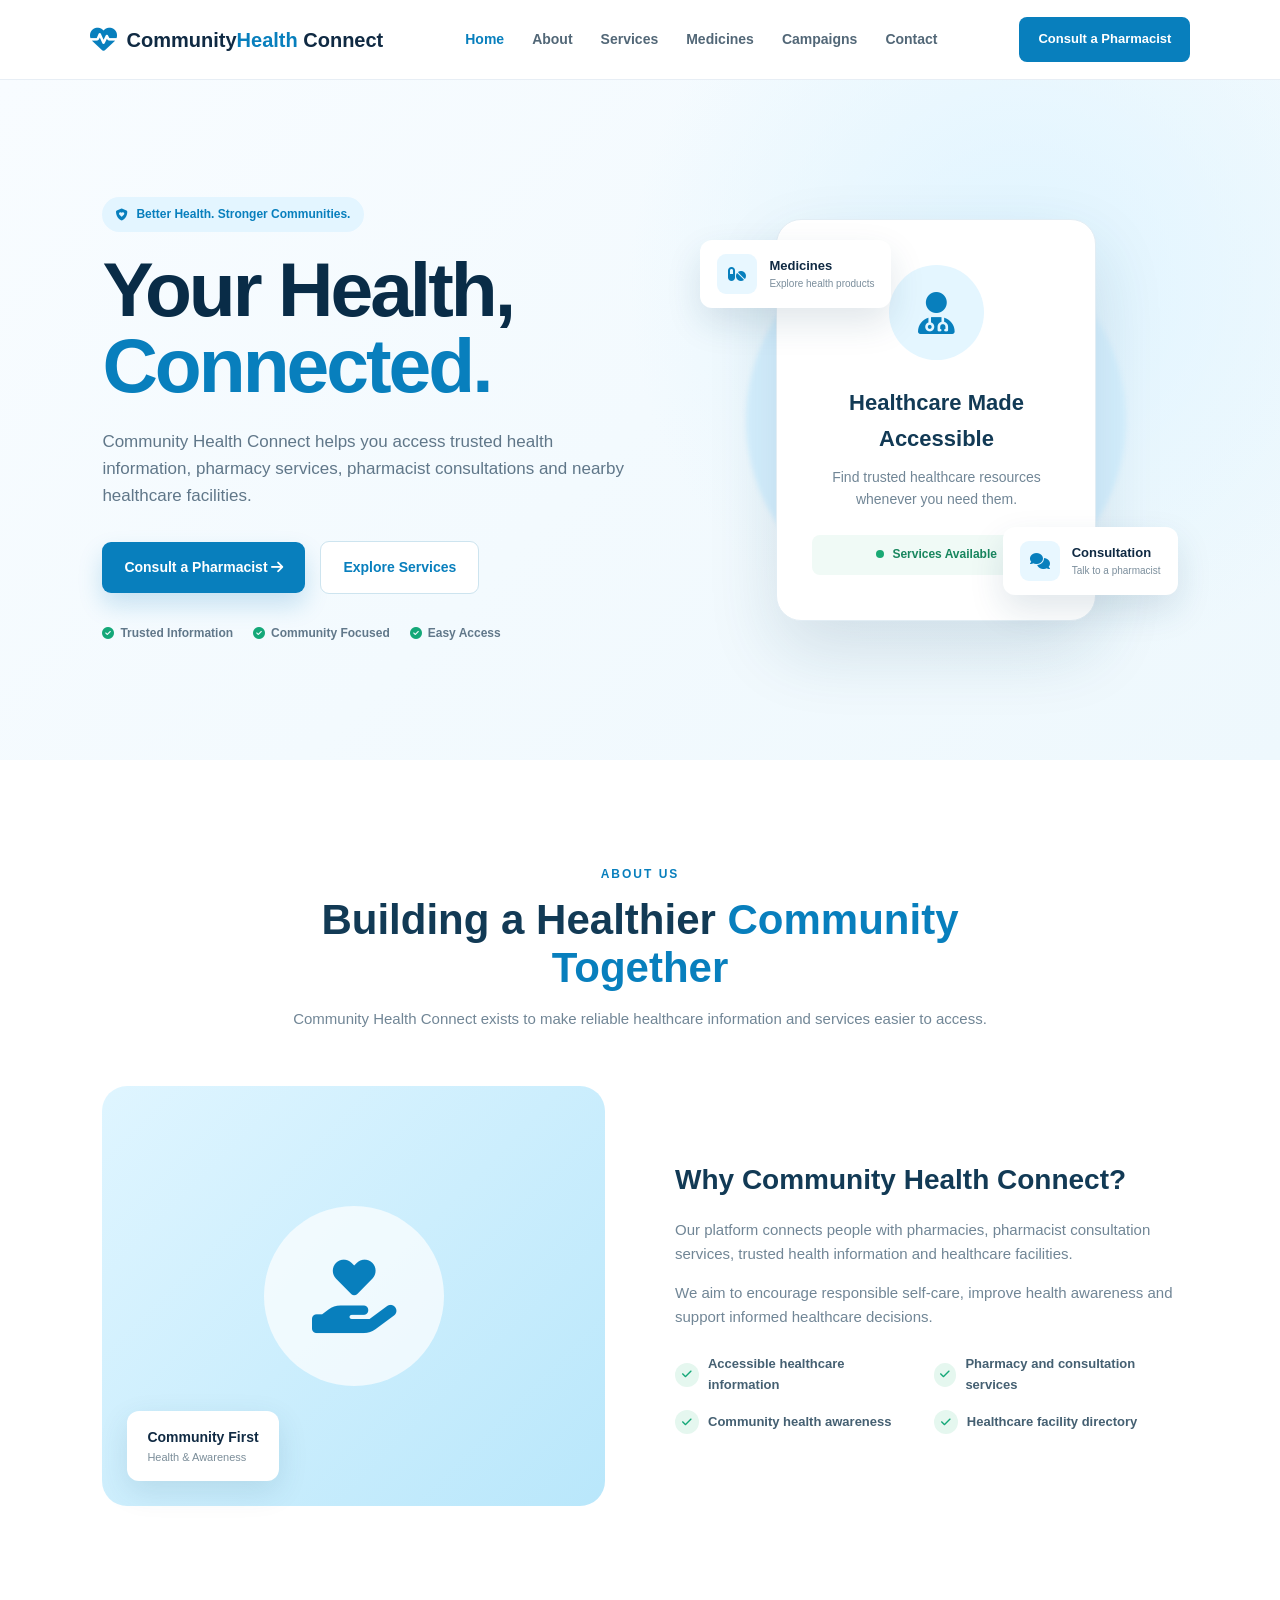
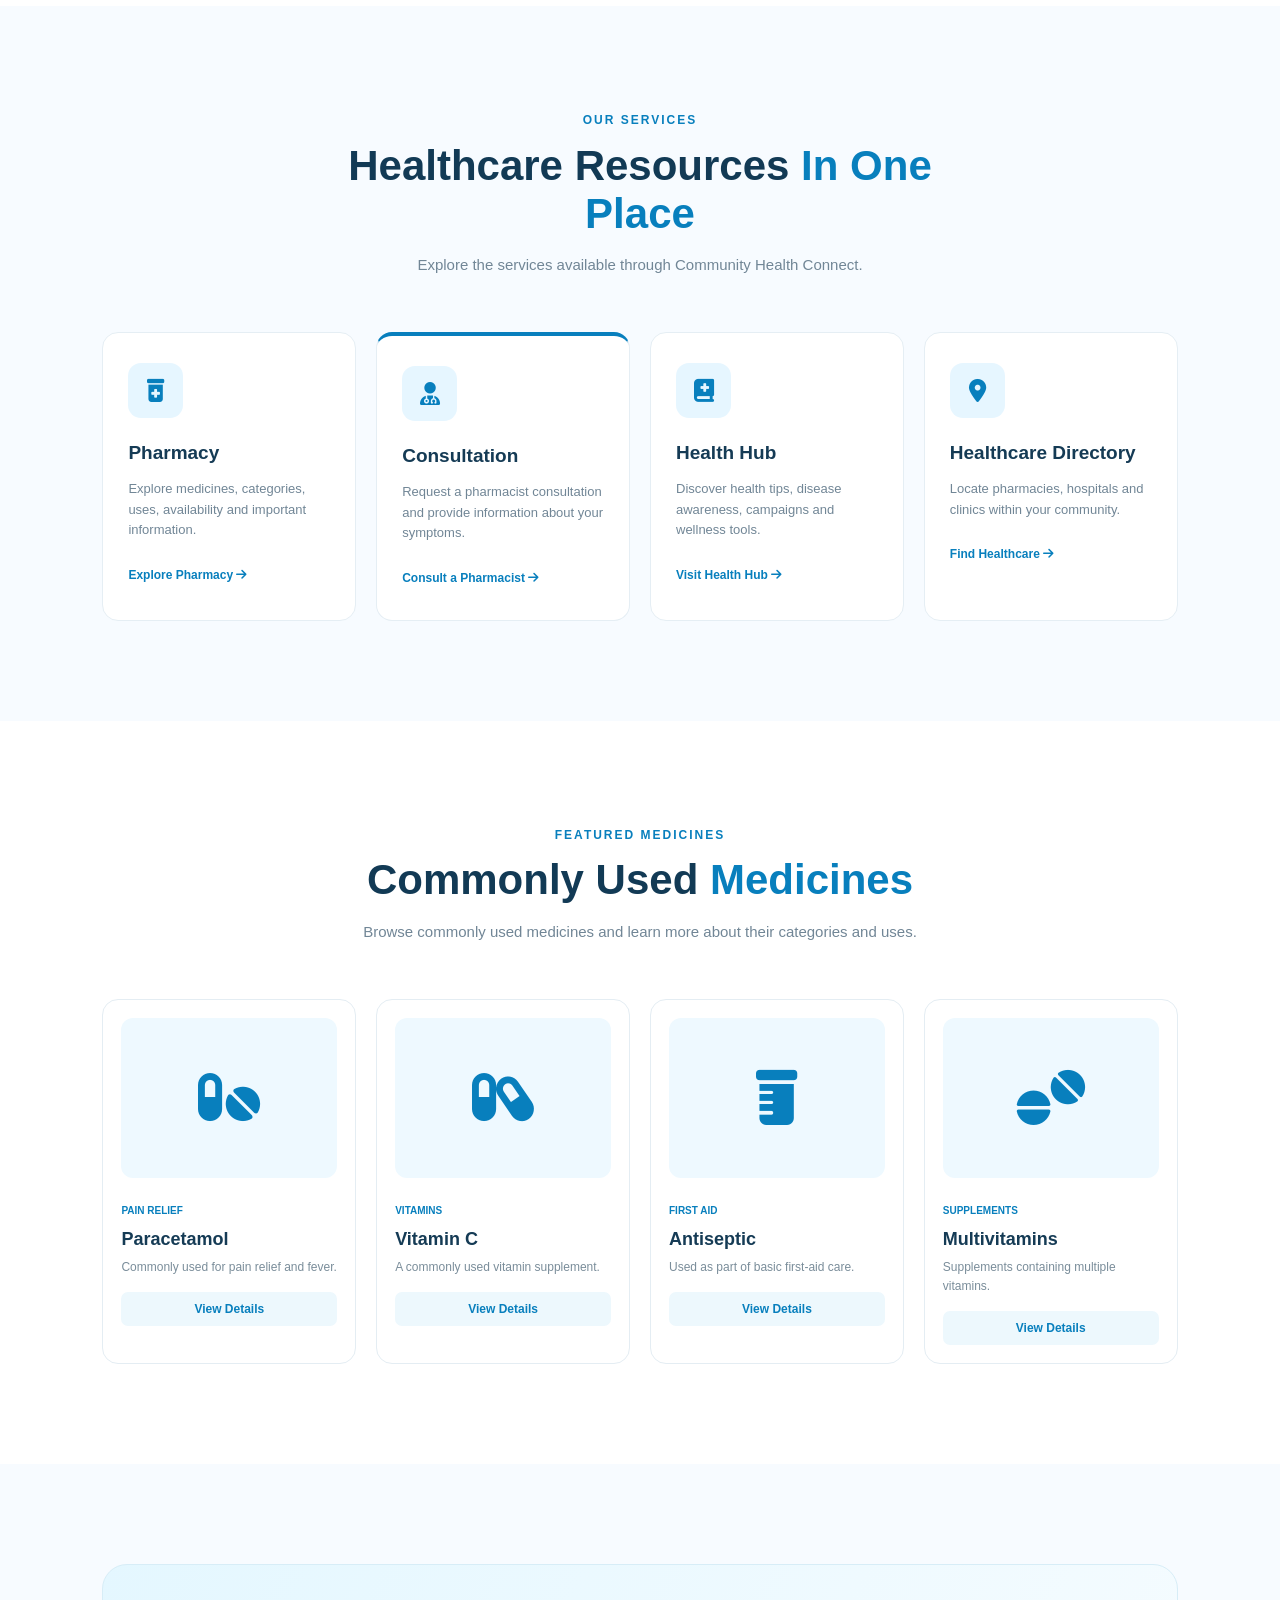
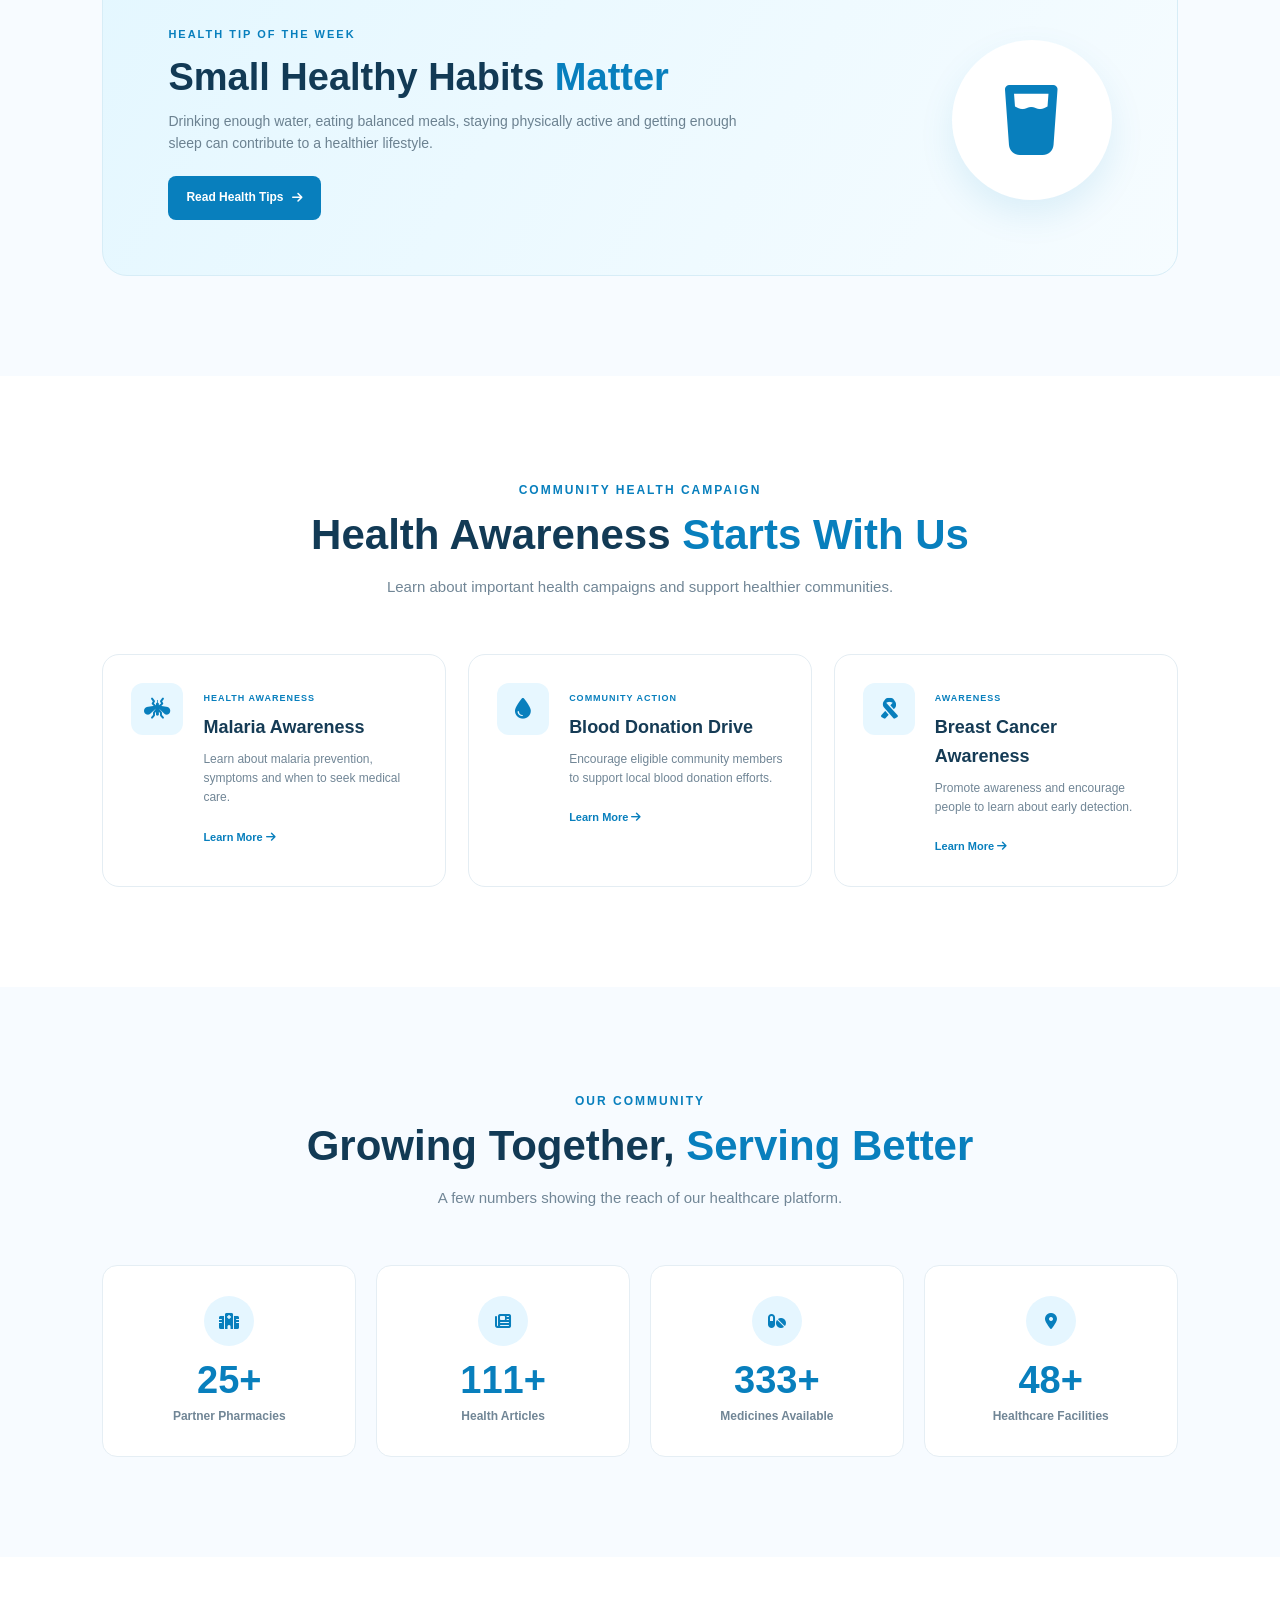
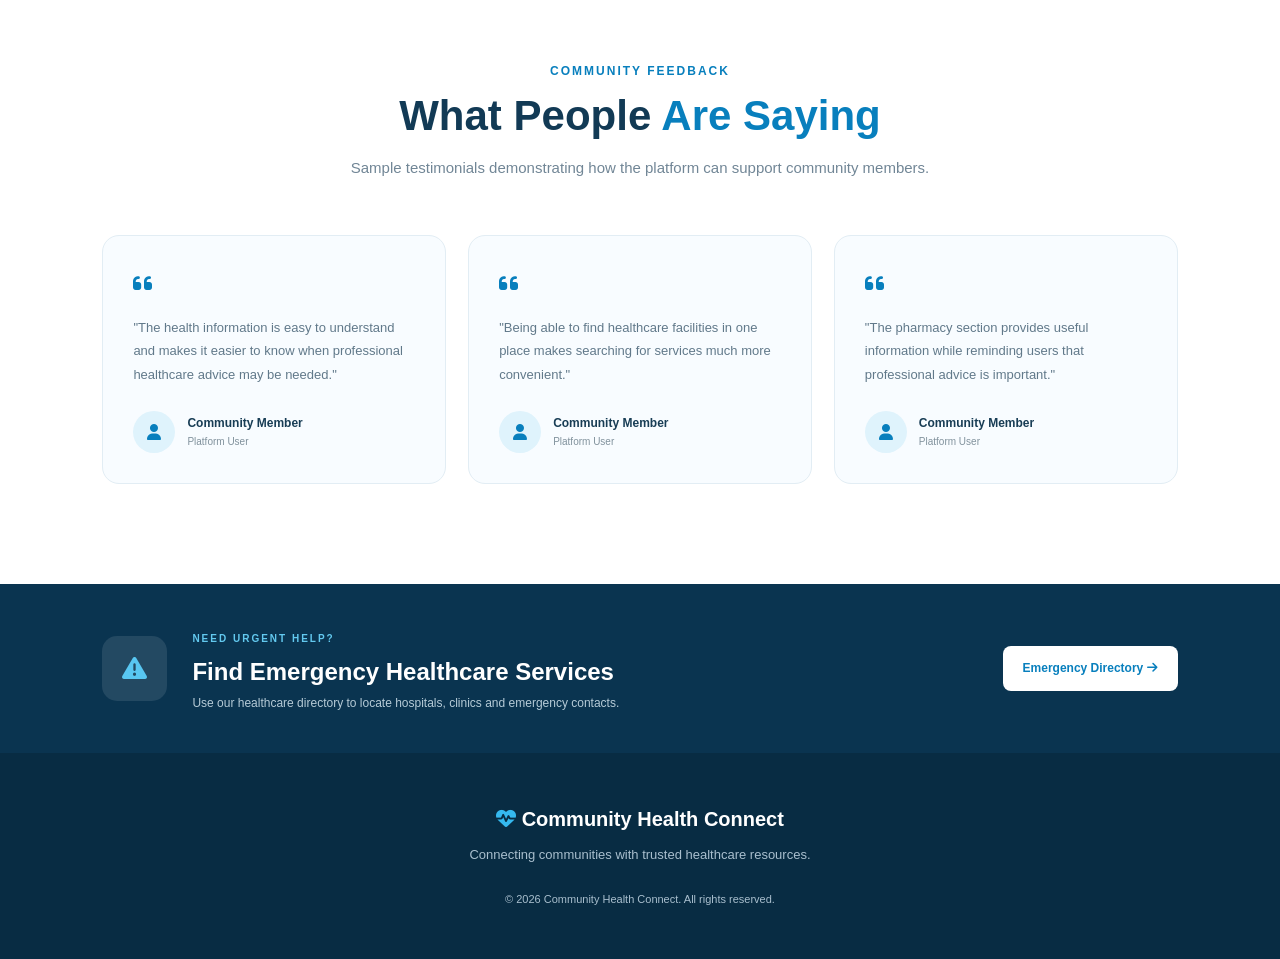
==== commit d2aff84f: "changed the links on the index.html file to point to the pharmacy.html page for the consultation sec" ====
--- a/index.html
+++ b/index.html
@@ -290,7 +290,7 @@
                         provide information about your symptoms.
                     </p>
 
-                    <a href="#consultation">
+                    <a href="pharmacy.html#consultation">
                         Consult a Pharmacist
                         <i class="fa-solid fa-arrow-right"></i>
                     </a>
